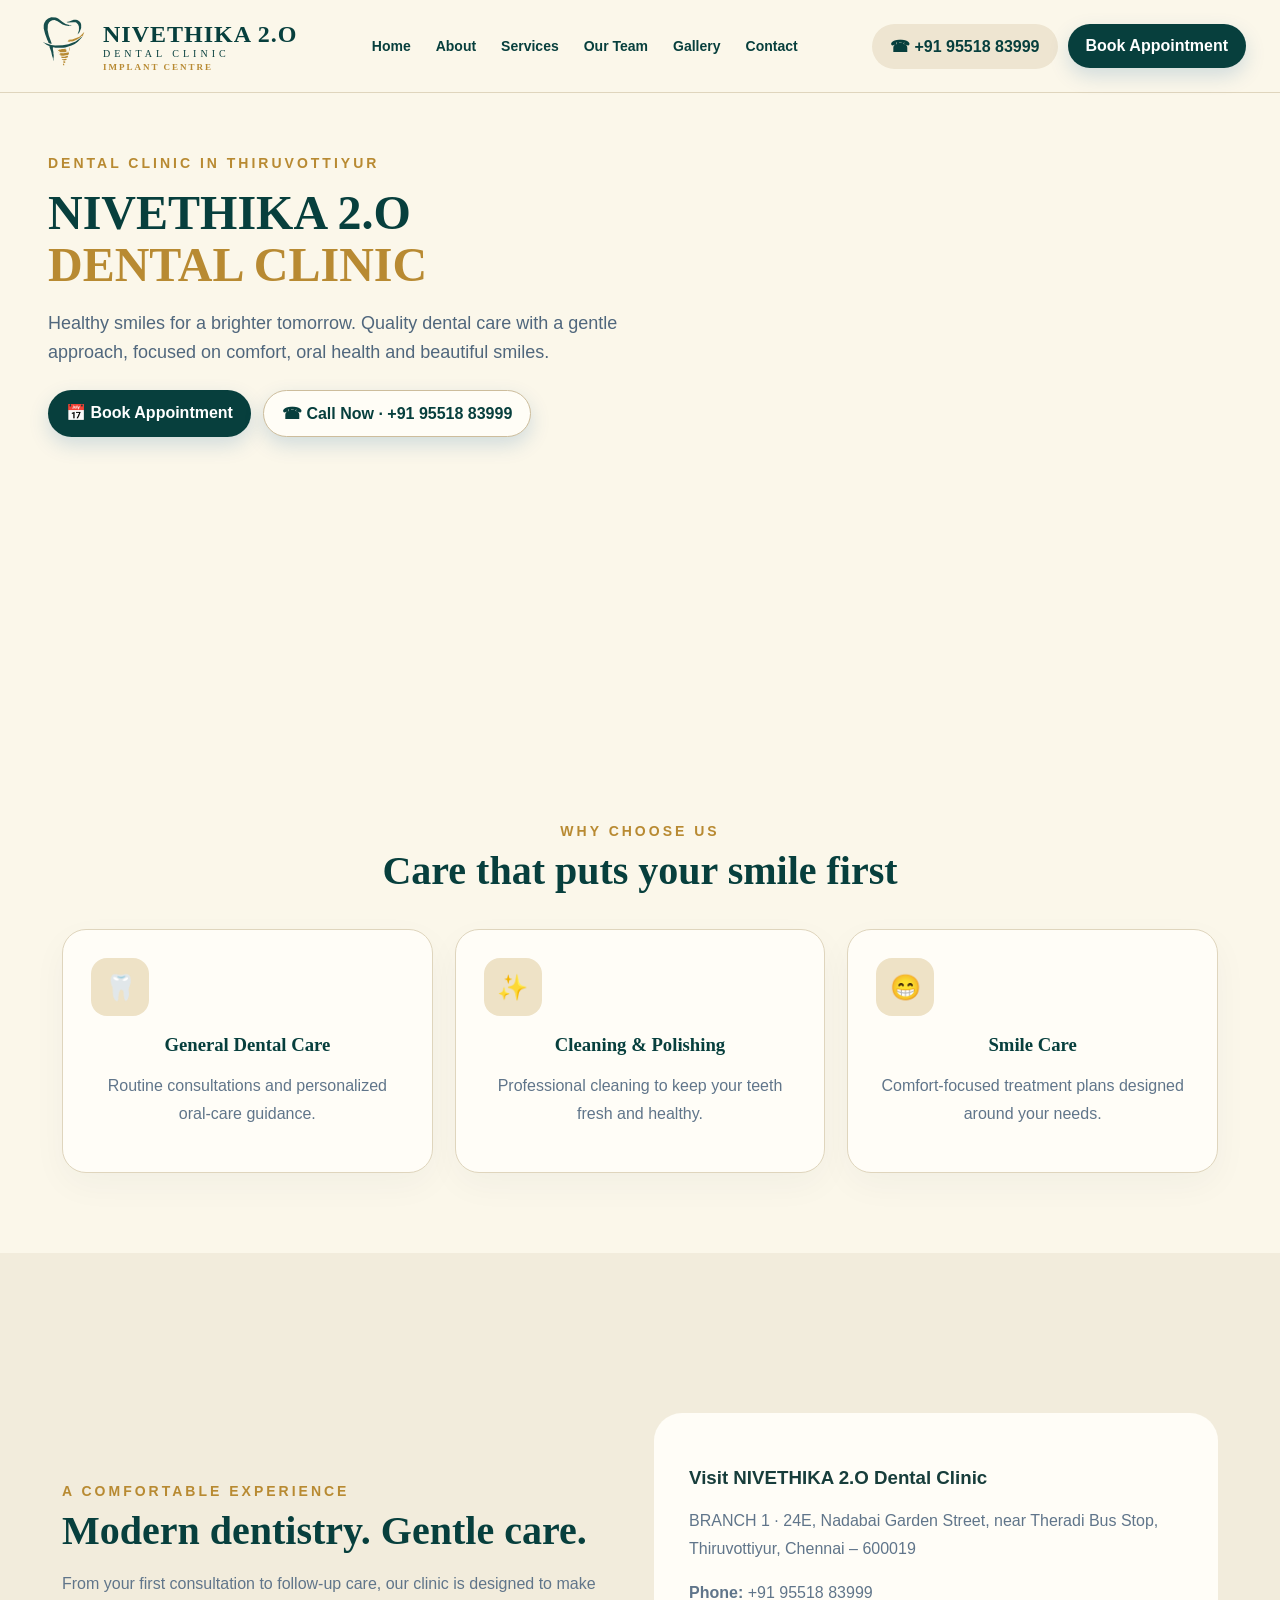
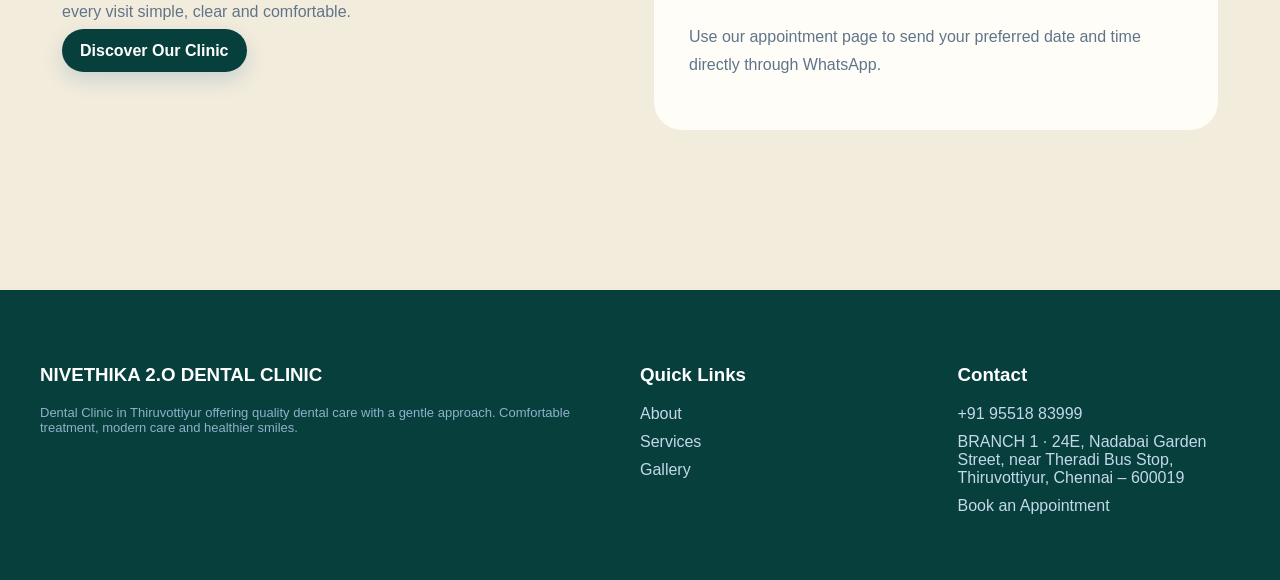
==== index.html @ 5db6e59e "Add Branch 1 NIVETHIKA 2.O clinic name and address" ====
<!doctype html><html><head><meta charset="utf-8"><meta name="viewport" content="width=device-width,initial-scale=1"><title>Dental Clinic in Thiruvottiyur – Nivethika Dental Clinic | NIVETHIKA 2.O</title><link rel="stylesheet" href="/styles.css"></head><body><div id="header"></div><main><section class="hero"><div class="heroVisual" aria-label="Nivethika Dental Clinic in Thiruvottiyur"><div class="heroVisualImg heroVisualImgOne"></div><div class="heroVisualImg heroVisualImgTwo"></div></div><div class="inner"><div class="eyebrow">DENTAL CLINIC IN THIRUVOTTIYUR</div><h1>NIVETHIKA 2.O<br><span>DENTAL CLINIC</span></h1><p class="lead">Healthy smiles for a brighter tomorrow. Quality dental care with a gentle approach, focused on comfort, oral health and beautiful smiles.</p><div class="ctas"><a class="btn" href="/appointment/">📅 Book Appointment</a><a class="btn outline" href="tel:+919551883999">☎ Call Now · +91 95518 83999</a></div></div></section><section class="section center"><div class="eyebrow">WHY CHOOSE US</div><h2>Care that puts your smile first</h2><div class="cards"><div class="card"><div class="icon">🦷</div><h3>General Dental Care</h3><p>Routine consultations and personalized oral-care guidance.</p></div><div class="card"><div class="icon">✨</div><h3>Cleaning & Polishing</h3><p>Professional cleaning to keep your teeth fresh and healthy.</p></div><div class="card"><div class="icon">😁</div><h3>Smile Care</h3><p>Comfort-focused treatment plans designed around your needs.</p></div></div></section><section class="section alt"><div class="section"><div class="grid2"><div><div class="eyebrow">A COMFORTABLE EXPERIENCE</div><h2>Modern dentistry. Gentle care.</h2><p>From your first consultation to follow-up care, our clinic is designed to make every visit simple, clear and comfortable.</p><a class="btn" href="/about/">Discover Our Clinic</a></div><div class="feature"><h3>Visit NIVETHIKA 2.O Dental Clinic</h3><p>BRANCH 1 · 24E, Nadabai Garden Street, near Theradi Bus Stop, Thiruvottiyur, Chennai – 600019</p><p><strong>Phone:</strong> +91 95518 83999</p><p>Use our appointment page to send your preferred date and time directly through WhatsApp.</p></div></div></div></section></main><div id="footer"></div><script>Promise.all([fetch('/header.html').then(r=>r.text()),fetch('/footer.html').then(r=>r.text())]).then(([h,f])=>{header.innerHTML=h;footer.innerHTML=f})</script></body></html>
---- styles.css ----
:root{--blue:#07579b;--navy:#0b3157;--sky:#eaf6ff;--text:#17324d;--muted:#60758a;--white:#fff;--line:#dceaf5}*{box-sizing:border-box}html{scroll-behavior:smooth}body{margin:0;font-family:Inter,Arial,sans-serif;color:var(--text);background:#fff}a{text-decoration:none;color:inherit}.nav{position:sticky;top:0;z-index:20;background:rgba(255,255,255,.97);backdrop-filter:blur(12px);border-bottom:1px solid var(--line)}.navin{max-width:1350px;margin:auto;padding:14px 36px;display:flex;align-items:center;justify-content:space-between;gap:20px}.logo{font-weight:900;color:var(--navy);font-size:22px;letter-spacing:-.7px}.logo small{display:block;font-size:10px;letter-spacing:4px;color:#6d8295;font-weight:600;margin-top:2px}.links{display:flex;gap:25px;font-size:14px;font-weight:700;color:#31475d}.links a:hover,.links .active{color:var(--blue)}.actions{display:flex;gap:10px;align-items:center}.pill,.btn{border:0;border-radius:999px;padding:13px 18px;font-weight:800;cursor:pointer}.pill{background:#eaf5ff;color:var(--blue)}.btn{background:var(--blue);color:#fff;box-shadow:0 8px 20px #07579b2b}.hero{min-height:610px;overflow:hidden;background:#f7fcff url('https://images.pexels.com/photos/4269489/pexels-photo-4269489.jpeg?auto=compress&cs=tinysrgb&w=2000') right center/auto 100% no-repeat;position:relative}.hero:before{content:"";position:absolute;inset:0;background:linear-gradient(90deg,#f7fcff 0%,#f7fcfff5 30%,#f7fcffcc 43%,#f7fcff55 58%,transparent 74%);pointer-events:none}.hero .inner{position:relative;z-index:1;max-width:1350px;margin:auto;padding:78px 42px 55px}.eyebrow{font-size:14px;letter-spacing:3px;font-weight:800;color:var(--blue)}h1{font-size:58px;line-height:.98;max-width:650px;margin:16px 0;color:#102d4a}h1 span{color:#0877c9}.lead{font-size:18px;line-height:1.65;max-width:600px;color:#50677d}.ctas{display:flex;gap:12px;flex-wrap:wrap;margin-top:22px}.outline{background:#fff;color:var(--blue);border:1px solid #b9d8ee}.section{max-width:1200px;margin:auto;padding:80px 22px}.section.alt{max-width:none;background:#f5fbff}.section h2{font-size:40px;margin:8px 0 14px;color:var(--navy)}.section p{color:var(--muted);line-height:1.75}.center{text-align:center}.cards{display:grid;grid-template-columns:repeat(3,1fr);gap:22px;margin-top:35px}.card{padding:28px;border:1px solid var(--line);border-radius:24px;background:#fff;box-shadow:0 12px 35px #17324d0a}.icon{width:58px;height:58px;border-radius:16px;background:var(--sky);display:grid;place-items:center;font-size:25px}.card h3{margin:18px 0 8px;color:var(--navy)}.pageHero{background:linear-gradient(135deg,#eff9ff,#fff);padding:75px 22px;text-align:center;border-bottom:1px solid var(--line)}.pageHero h1{font-size:52px;margin:8px auto 15px}.grid2{display:grid;grid-template-columns:1fr 1fr;gap:28px;align-items:center}.feature{background:#f5fbff;border-radius:28px;padding:35px}.feature ul{padding-left:20px;color:var(--muted);line-height:2}.gallery{display:grid;grid-template-columns:repeat(3,1fr);gap:18px}.galleryImg{display:block;width:100%;aspect-ratio:4/3;border-radius:20px;object-fit:cover;object-position:center;box-shadow:0 12px 30px #17324d18;transition:transform .3s ease,box-shadow .3s ease}.galleryImg:hover{transform:translateY(-4px);box-shadow:0 18px 36px #17324d25}.teamvisual{width:100%;min-height:520px;border-radius:28px;background:url('https://images.unsplash.com/photo-1606811971618-4486d14f3f99?auto=format&fit=crop&w=1200&q=85') center/cover}.form{display:grid;gap:14px}.form input,.form textarea,.form select{width:100%;padding:15px 16px;border:1px solid #cfe0ec;border-radius:14px;font:inherit}.form textarea{min-height:130px}.footer{background:#092c4e;color:#dcecff;padding:55px 22px}.footerin{max-width:1200px;margin:auto;display:grid;grid-template-columns:2fr 1fr 1fr;gap:35px}.footer h3{color:#fff}.footer a{display:block;margin:10px 0;color:#c4d8eb}.small{font-size:13px;color:#8fb0ca}.mobile{display:none}@media(max-width:850px){.links,.actions .pill{display:none}.mobile{display:block}.hero{min-height:650px;background:#f7fcff url('https://images.pexels.com/photos/4269489/pexels-photo-4269489.jpeg?auto=compress&cs=tinysrgb&w=2000') center bottom/auto 62% no-repeat}.hero:before{background:linear-gradient(180deg,#f7fcfff7 0%,#f7fcffdf 48%,#ffffff22 100%)}.hero .inner{padding:50px 24px 45px}h1{font-size:40px}.lead{font-size:17px}.cards,.grid2,.gallery,.footerin{grid-template-columns:1fr}.section{padding:55px 20px}.pageHero h1{font-size:40px}.logo{font-size:19px}}@import url('https://fonts.googleapis.com/css2?family=Cinzel:wght@500;600;700;800&family=Montserrat:wght@400;500;600;700;800&display=swap');
body{font-family:Montserrat,Arial,sans-serif;background:#fbf7ea;color:#173d3b}
.nav{background:#fbf7ea;border-bottom:1px solid #dfd5bd}
.navin{max-width:1400px;padding:12px 34px}
.brand{display:flex;align-items:center;gap:10px;color:#073f3d}
.brandIcon{font-size:42px;color:#b88a32;line-height:1}
.brandText strong{display:block;font-family:Cinzel,serif;font-size:24px;letter-spacing:1px}
.brandText em{font-style:normal;color:#b88a32}.brandText small{display:block;font-family:Cinzel,serif;font-size:10px;letter-spacing:4px}.brandText b{display:block;color:#b88a32;font-family:Cinzel,serif;font-size:9px;letter-spacing:2px;margin-top:3px}
.links{color:#073f3d}.links a:hover,.links .active{color:#b88a32}.pill{background:#eee5d1;color:#073f3d}.btn{background:#073f3d}
.hero{min-height:650px;background:linear-gradient(90deg,#fbf7eaf7 0%,#fbf7eae8 43%,#fbf7ea8c 62%,#ffffff00 82%),url('https://images.pexels.com/photos/4269489/pexels-photo-4269489.jpeg?auto=compress&cs=tinysrgb&w=2000') right center/auto 100% no-repeat}
.hero .inner{max-width:1400px;padding:62px 48px 55px}.eyebrow{color:#b88a32}
h1{font-family:Cinzel,serif;font-size:48px;line-height:1.08;max-width:760px;color:#073f3d}h1 span{color:#b88a32}
.heroTag{font-family:Cinzel,serif;color:#073f3d;font-size:18px;font-weight:600}.doctor{font-family:Cinzel,serif;font-size:34px;font-weight:800;letter-spacing:2px;color:#073f3d;margin:0}.role{font-size:15px;font-weight:700;color:#354d4b}.role i{color:#b88a32;font-style:normal;margin:0 8px}
.heroInfo{display:grid;grid-template-columns:1fr 1fr 1fr;max-width:950px;border:1px solid #cdbd9c;background:#fffdf6;border-radius:8px;overflow:hidden}.heroInfo>div{padding:12px 18px;border-right:1px solid #d8cdb5}.heroInfo>div:last-child{border-right:0}.heroInfo strong,.heroBottom strong{display:inline-block;background:#073f3d;color:#fff;padding:4px 11px;border-radius:4px;font-size:11px;letter-spacing:1px}.heroInfo p{font-size:13px;line-height:1.5;font-weight:600;margin:7px 0 0}.heroInfo .phone p{font-size:22px;color:#073f3d;font-weight:900;letter-spacing:1px}
.heroBottom{display:grid;grid-template-columns:1fr .8fr 1.7fr;max-width:1050px;background:#073f3d;color:#fff;border-radius:0 0 8px 8px}.heroBottom>div{padding:14px 18px;border-right:1px solid #b89a5b}.heroBottom>div:last-child{border-right:0}.heroBottom strong{background:transparent;color:#e3c36d;padding:0}.heroBottom p{font-size:12px;line-height:1.55;margin:6px 0;font-weight:600}
.section h2{font-family:Cinzel,serif;color:#073f3d}.card{border-color:#dfd5bd;background:#fffdf7}.icon{background:#eee2c6;color:#b88a32}.card h3{font-family:Cinzel,serif;color:#073f3d}.outline{background:#fffdf6;color:#073f3d;border-color:#cdbd9c}.section.alt{background:#f2ecdc}.feature{background:#fffdf7;border-color:#dfd5bd}.footer{background:#073f3d}
@media(max-width:850px){.hero{min-height:820px;background:linear-gradient(180deg,#fbf7eaf7 0%,#fbf7eae8 47%,#fbf7ea55 70%,#ffffff00 100%),url('https://images.pexels.com/photos/4269489/pexels-photo-4269489.jpeg?auto=compress&cs=tinysrgb&w=2000') center bottom/auto 48% no-repeat}.heroInfo,.heroBottom{grid-template-columns:1fr}.heroInfo>div,.heroBottom>div{border-right:0;border-bottom:1px solid #d8cdb5}.heroBottom>div:last-child{border-bottom:0}.doctor{font-size:25px}.brandText strong{font-size:18px}.brandIcon{font-size:32px}}
/* HOME HERO — two dental treatment images side by side */
.hero{background:#fbf7ea;position:relative}
.hero:before{content:"";position:absolute;inset:0;background:linear-gradient(90deg,#fbf7eaff 0%,#fbf7eaf5 34%,#fbf7eab8 49%,#fbf7ea33 66%,transparent 82%);pointer-events:none;z-index:1}
.heroVisual{position:absolute;right:0;top:0;width:52%;height:100%;display:grid;grid-template-columns:1fr 1fr;gap:10px;z-index:0}
.heroVisualImg{background-position:center;background-size:cover;background-repeat:no-repeat;min-width:0}
.heroVisualImgOne{background-image:url('https://images.pexels.com/photos/4269489/pexels-photo-4269489.jpeg?auto=compress&cs=tinysrgb&w=1400')}
.heroVisualImgTwo{background-image:url('https://images.pexels.com/photos/4269943/pexels-photo-4269943.jpeg?auto=compress&cs=tinysrgb&w=1400')}
.hero .inner{z-index:2}
@media(max-width:850px){.hero{min-height:900px}.hero:before{background:linear-gradient(180deg,#fbf7eaff 0%,#fbf7eae8 47%,#fbf7ea55 66%,transparent 100%)}.heroVisual{top:auto;bottom:0;width:100%;height:46%;grid-template-columns:1fr 1fr;gap:6px}.heroVisualImgOne,.heroVisualImgTwo{background-position:center}.hero .inner{padding-bottom:430px}}

/* Logo image */
.brandLogo{width:58px;height:68px;object-fit:contain;display:block;flex:0 0 auto}
.brand{display:flex;align-items:center;gap:11px;color:#073f3d}
.brandText{display:block}
@media(max-width:850px){.brandLogo{width:44px;height:54px}.brand{gap:8px}.brandText strong{font-size:18px}.brandText small{font-size:8px;letter-spacing:3px}.brandText b{font-size:7px}}

/* LOCATION MAPS */
.clinicLocations{display:grid;grid-template-columns:1fr 1fr;gap:24px}.locationCard{padding:24px;border:1px solid #dfd5bd;border-radius:24px;background:#fffdf7;box-shadow:0 12px 35px #17324d0a}.locationHead{display:flex;align-items:center;justify-content:space-between;gap:16px}.locationHead h2{font-size:25px;margin:6px 0 8px}.locationCard>p{margin:0 0 18px;font-size:14px}.mapFrame{display:block;width:100%;height:330px;border:0;border-radius:18px}.contactBottom{display:grid;grid-template-columns:1fr 1fr;gap:24px;margin-top:24px}.contactBottom .card{margin:0}
@media(max-width:850px){.clinicLocations,.contactBottom{grid-template-columns:1fr}.locationHead{align-items:flex-start;flex-direction:column}.mapFrame{height:300px}}
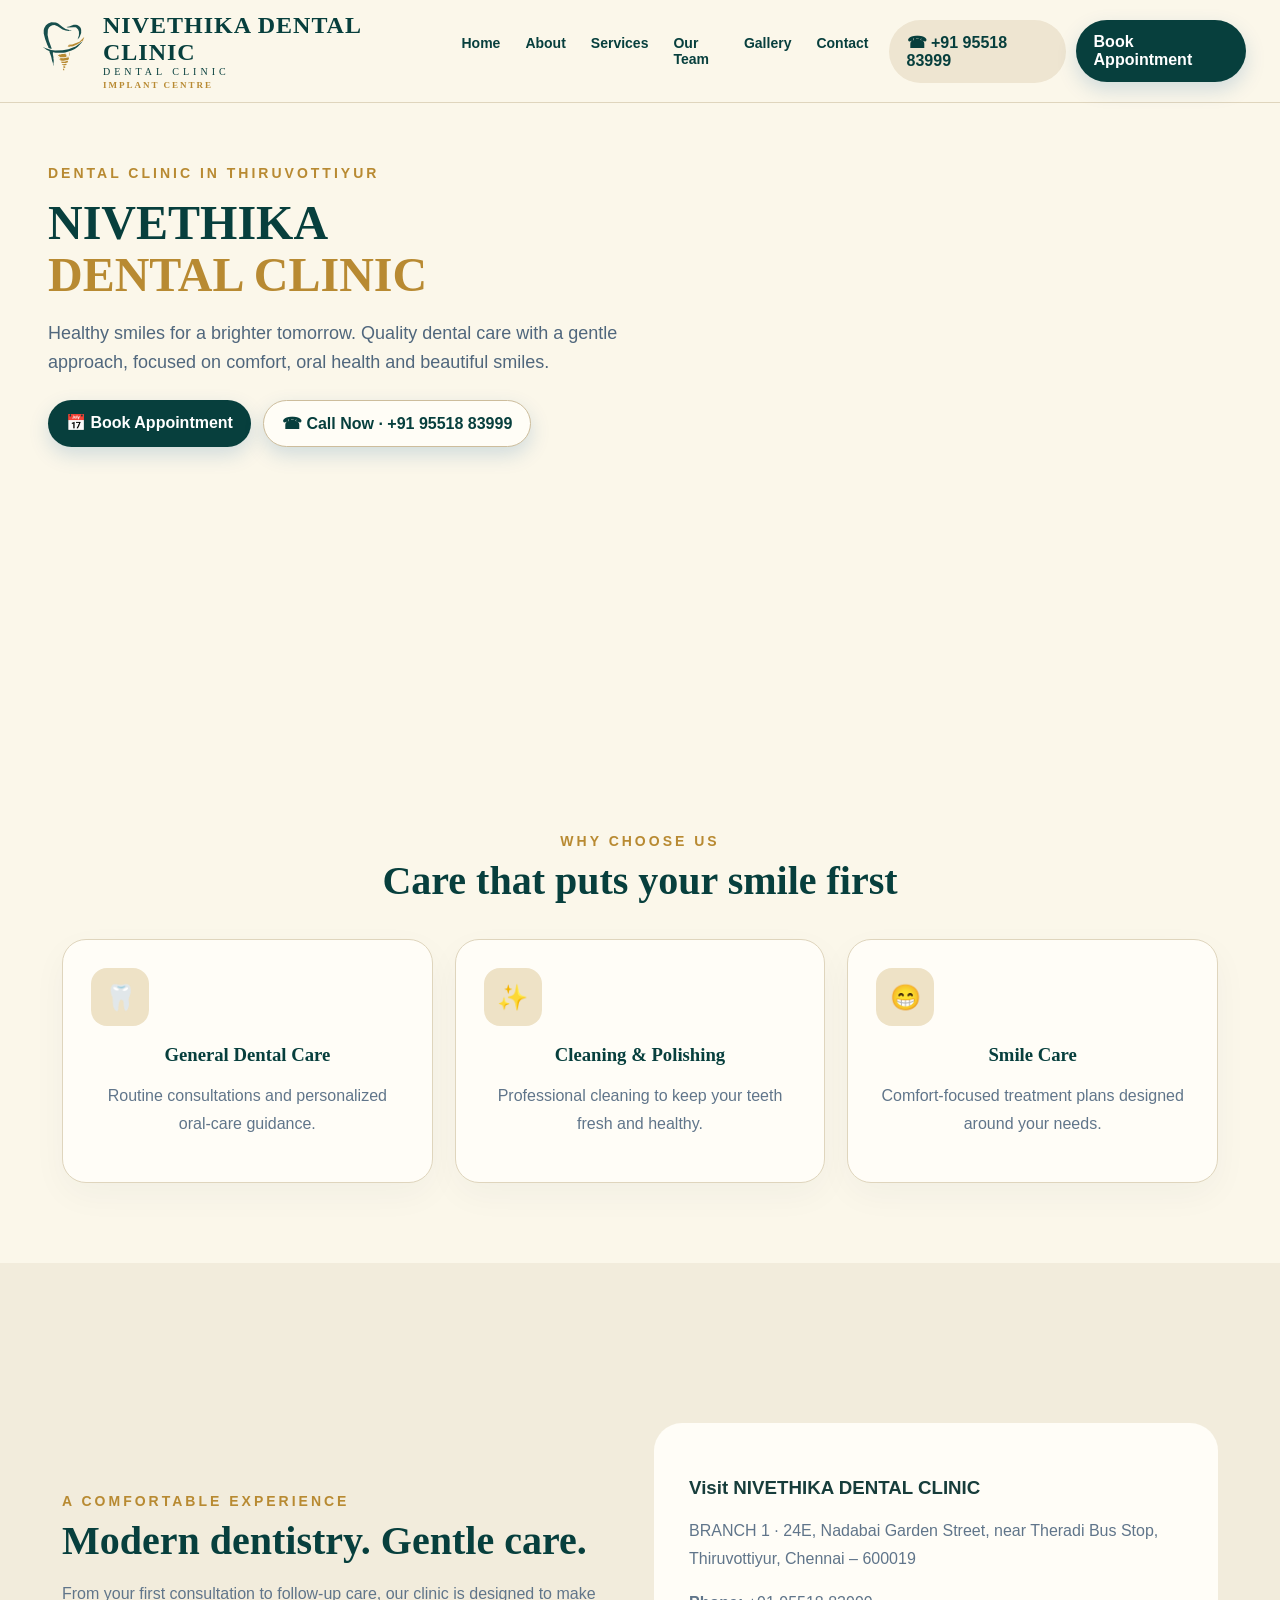
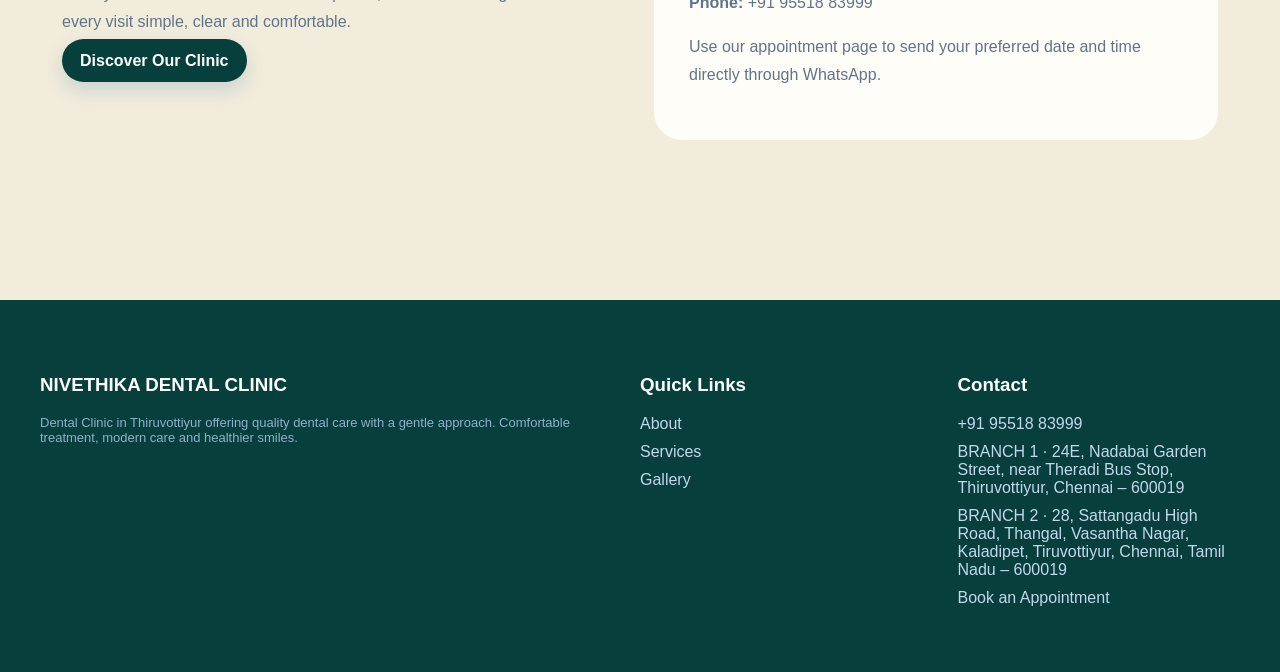
==== commit 15f2766c: "Remove 2.0 branding and use Nivethika Dental Clinic name" ====
--- a/index.html
+++ b/index.html
@@ -1 +1 @@
-<!doctype html><html><head><meta charset="utf-8"><meta name="viewport" content="width=device-width,initial-scale=1"><title>Dental Clinic in Thiruvottiyur – Nivethika Dental Clinic | NIVETHIKA 2.O</title><link rel="stylesheet" href="/styles.css"></head><body><div id="header"></div><main><section class="hero"><div class="heroVisual" aria-label="Nivethika Dental Clinic in Thiruvottiyur"><div class="heroVisualImg heroVisualImgOne"></div><div class="heroVisualImg heroVisualImgTwo"></div></div><div class="inner"><div class="eyebrow">DENTAL CLINIC IN THIRUVOTTIYUR</div><h1>NIVETHIKA 2.O<br><span>DENTAL CLINIC</span></h1><p class="lead">Healthy smiles for a brighter tomorrow. Quality dental care with a gentle approach, focused on comfort, oral health and beautiful smiles.</p><div class="ctas"><a class="btn" href="/appointment/">📅 Book Appointment</a><a class="btn outline" href="tel:+919551883999">☎ Call Now · +91 95518 83999</a></div></div></section><section class="section center"><div class="eyebrow">WHY CHOOSE US</div><h2>Care that puts your smile first</h2><div class="cards"><div class="card"><div class="icon">🦷</div><h3>General Dental Care</h3><p>Routine consultations and personalized oral-care guidance.</p></div><div class="card"><div class="icon">✨</div><h3>Cleaning & Polishing</h3><p>Professional cleaning to keep your teeth fresh and healthy.</p></div><div class="card"><div class="icon">😁</div><h3>Smile Care</h3><p>Comfort-focused treatment plans designed around your needs.</p></div></div></section><section class="section alt"><div class="section"><div class="grid2"><div><div class="eyebrow">A COMFORTABLE EXPERIENCE</div><h2>Modern dentistry. Gentle care.</h2><p>From your first consultation to follow-up care, our clinic is designed to make every visit simple, clear and comfortable.</p><a class="btn" href="/about/">Discover Our Clinic</a></div><div class="feature"><h3>Visit NIVETHIKA 2.O Dental Clinic</h3><p>BRANCH 1 · 24E, Nadabai Garden Street, near Theradi Bus Stop, Thiruvottiyur, Chennai – 600019</p><p><strong>Phone:</strong> +91 95518 83999</p><p>Use our appointment page to send your preferred date and time directly through WhatsApp.</p></div></div></div></section></main><div id="footer"></div><script>Promise.all([fetch('/header.html').then(r=>r.text()),fetch('/footer.html').then(r=>r.text())]).then(([h,f])=>{header.innerHTML=h;footer.innerHTML=f})</script></body></html>+<!doctype html><html><head><meta charset="utf-8"><meta name="viewport" content="width=device-width,initial-scale=1"><title>Dental Clinic in Thiruvottiyur – Nivethika Dental Clinic</title><link rel="stylesheet" href="/styles.css"></head><body><div id="header"></div><main><section class="hero"><div class="heroVisual" aria-label="Nivethika Dental Clinic in Thiruvottiyur"><div class="heroVisualImg heroVisualImgOne"></div><div class="heroVisualImg heroVisualImgTwo"></div></div><div class="inner"><div class="eyebrow">DENTAL CLINIC IN THIRUVOTTIYUR</div><h1>NIVETHIKA<br><span>DENTAL CLINIC</span></h1><p class="lead">Healthy smiles for a brighter tomorrow. Quality dental care with a gentle approach, focused on comfort, oral health and beautiful smiles.</p><div class="ctas"><a class="btn" href="/appointment/">📅 Book Appointment</a><a class="btn outline" href="tel:+919551883999">☎ Call Now · +91 95518 83999</a></div></div></section><section class="section center"><div class="eyebrow">WHY CHOOSE US</div><h2>Care that puts your smile first</h2><div class="cards"><div class="card"><div class="icon">🦷</div><h3>General Dental Care</h3><p>Routine consultations and personalized oral-care guidance.</p></div><div class="card"><div class="icon">✨</div><h3>Cleaning & Polishing</h3><p>Professional cleaning to keep your teeth fresh and healthy.</p></div><div class="card"><div class="icon">😁</div><h3>Smile Care</h3><p>Comfort-focused treatment plans designed around your needs.</p></div></div></section><section class="section alt"><div class="section"><div class="grid2"><div><div class="eyebrow">A COMFORTABLE EXPERIENCE</div><h2>Modern dentistry. Gentle care.</h2><p>From your first consultation to follow-up care, our clinic is designed to make every visit simple, clear and comfortable.</p><a class="btn" href="/about/">Discover Our Clinic</a></div><div class="feature"><h3>Visit NIVETHIKA DENTAL CLINIC</h3><p>BRANCH 1 · 24E, Nadabai Garden Street, near Theradi Bus Stop, Thiruvottiyur, Chennai – 600019</p><p><strong>Phone:</strong> +91 95518 83999</p><p>Use our appointment page to send your preferred date and time directly through WhatsApp.</p></div></div></div></section></main><div id="footer"></div><script>Promise.all([fetch('/header.html').then(r=>r.text()),fetch('/footer.html').then(r=>r.text())]).then(([h,f])=>{header.innerHTML=h;footer.innerHTML=f})</script></body></html>
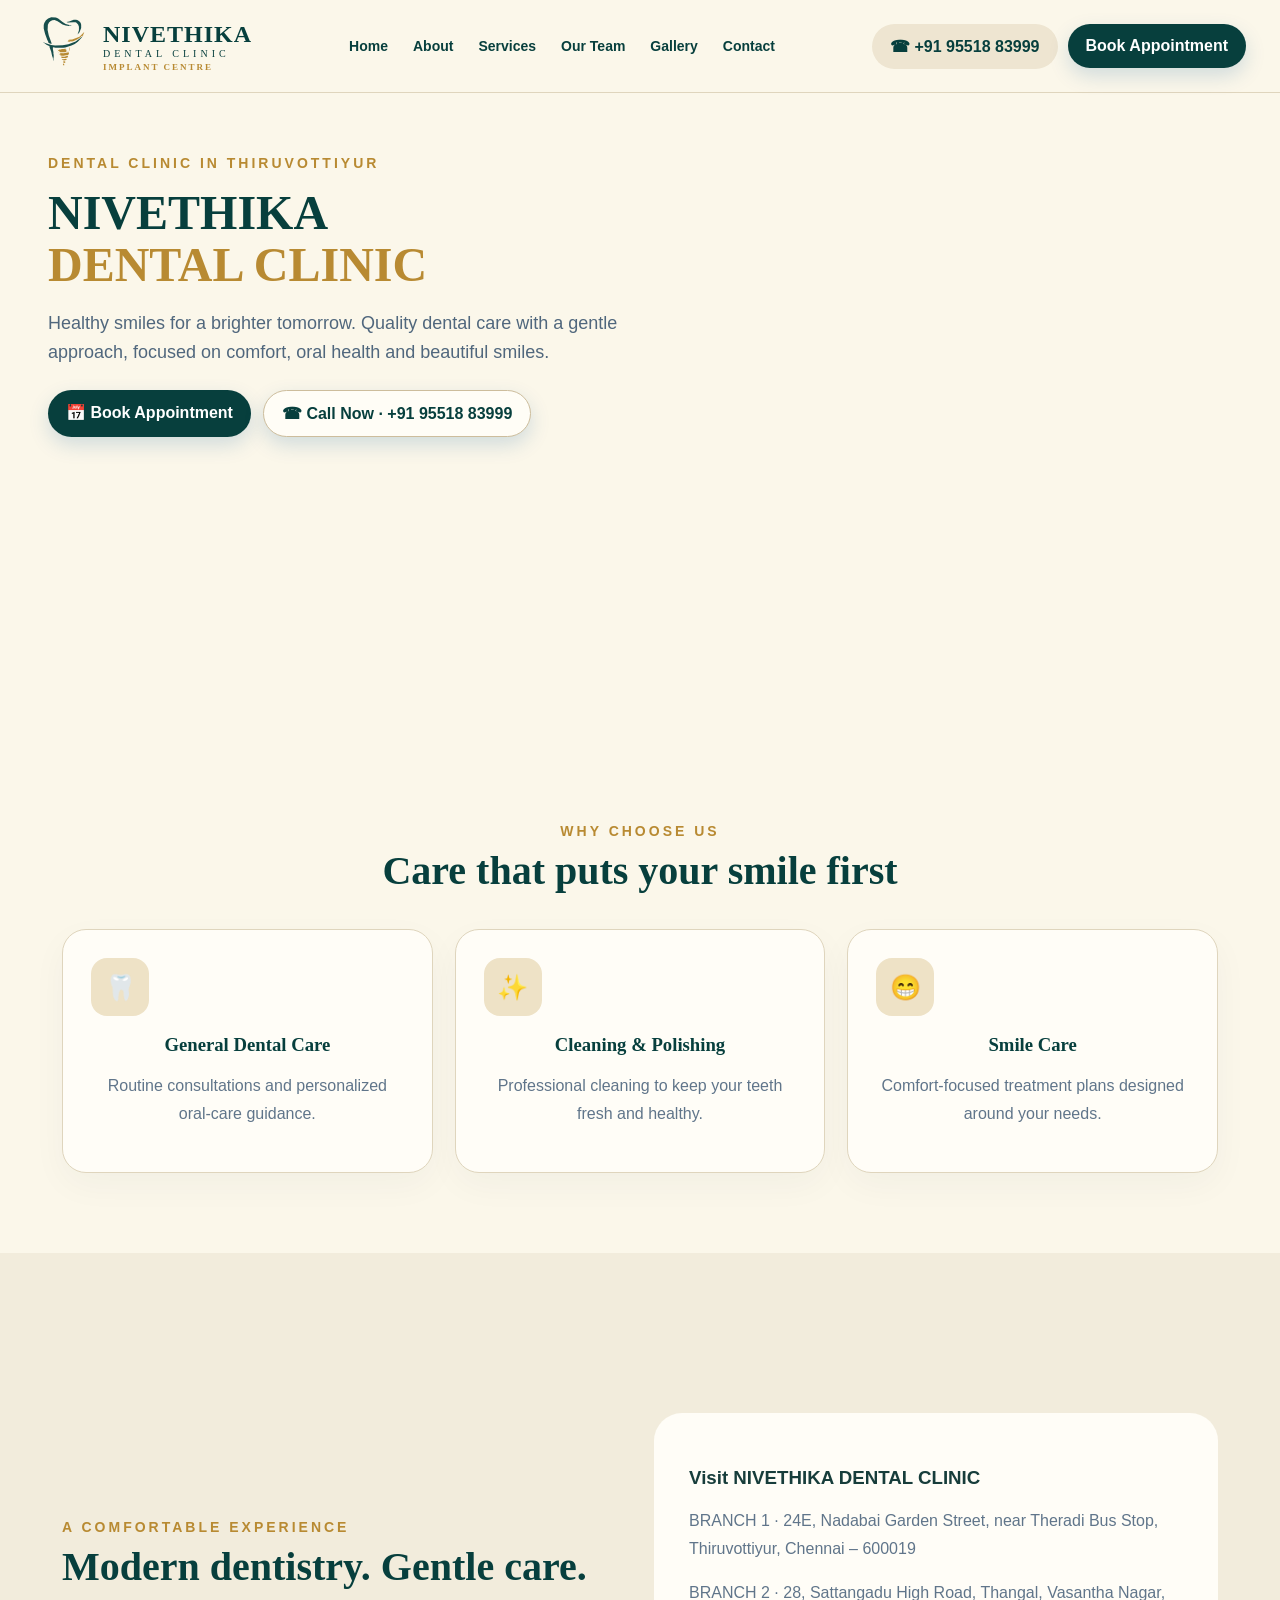
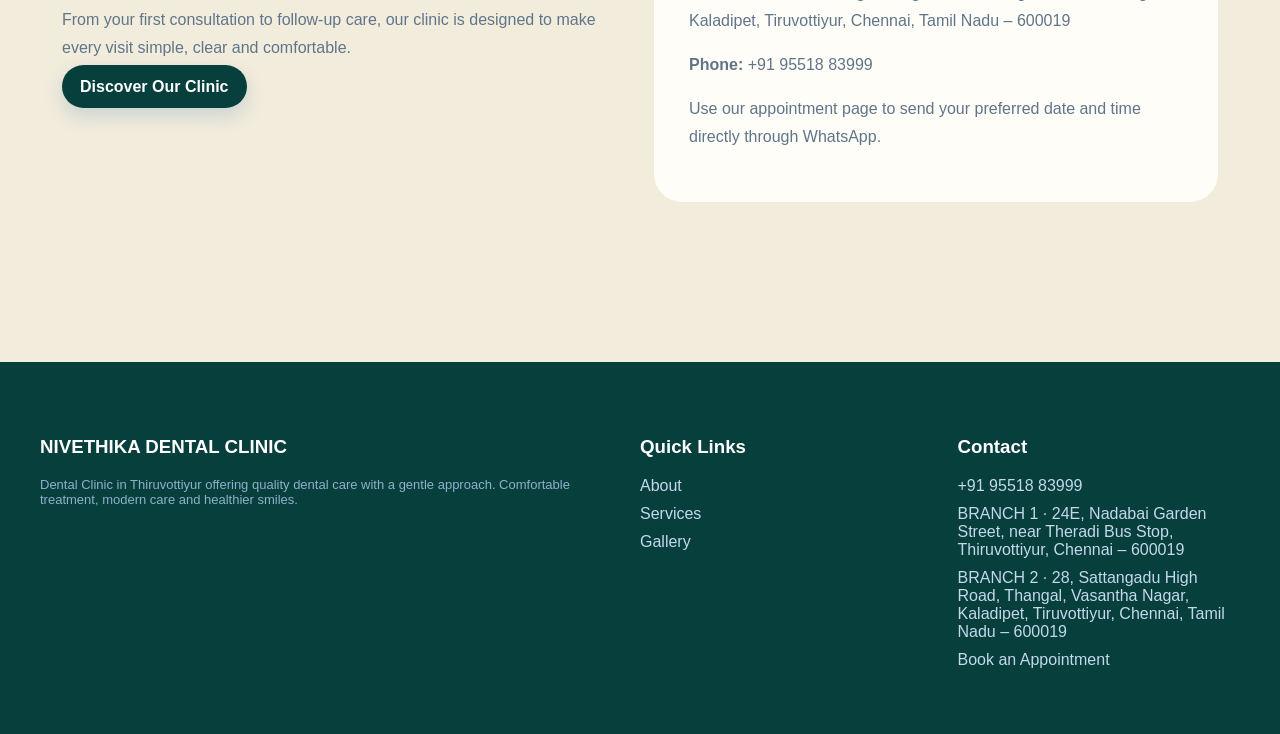
==== commit 0e45ea83: "Add Branch 2 address to homepage visit card" ====
--- a/index.html
+++ b/index.html
@@ -1 +1 @@
-<!doctype html><html><head><meta charset="utf-8"><meta name="viewport" content="width=device-width,initial-scale=1"><title>Dental Clinic in Thiruvottiyur – Nivethika Dental Clinic</title><link rel="stylesheet" href="/styles.css"></head><body><div id="header"></div><main><section class="hero"><div class="heroVisual" aria-label="Nivethika Dental Clinic in Thiruvottiyur"><div class="heroVisualImg heroVisualImgOne"></div><div class="heroVisualImg heroVisualImgTwo"></div></div><div class="inner"><div class="eyebrow">DENTAL CLINIC IN THIRUVOTTIYUR</div><h1>NIVETHIKA<br><span>DENTAL CLINIC</span></h1><p class="lead">Healthy smiles for a brighter tomorrow. Quality dental care with a gentle approach, focused on comfort, oral health and beautiful smiles.</p><div class="ctas"><a class="btn" href="/appointment/">📅 Book Appointment</a><a class="btn outline" href="tel:+919551883999">☎ Call Now · +91 95518 83999</a></div></div></section><section class="section center"><div class="eyebrow">WHY CHOOSE US</div><h2>Care that puts your smile first</h2><div class="cards"><div class="card"><div class="icon">🦷</div><h3>General Dental Care</h3><p>Routine consultations and personalized oral-care guidance.</p></div><div class="card"><div class="icon">✨</div><h3>Cleaning & Polishing</h3><p>Professional cleaning to keep your teeth fresh and healthy.</p></div><div class="card"><div class="icon">😁</div><h3>Smile Care</h3><p>Comfort-focused treatment plans designed around your needs.</p></div></div></section><section class="section alt"><div class="section"><div class="grid2"><div><div class="eyebrow">A COMFORTABLE EXPERIENCE</div><h2>Modern dentistry. Gentle care.</h2><p>From your first consultation to follow-up care, our clinic is designed to make every visit simple, clear and comfortable.</p><a class="btn" href="/about/">Discover Our Clinic</a></div><div class="feature"><h3>Visit NIVETHIKA DENTAL CLINIC</h3><p>BRANCH 1 · 24E, Nadabai Garden Street, near Theradi Bus Stop, Thiruvottiyur, Chennai – 600019</p><p><strong>Phone:</strong> +91 95518 83999</p><p>Use our appointment page to send your preferred date and time directly through WhatsApp.</p></div></div></div></section></main><div id="footer"></div><script>Promise.all([fetch('/header.html').then(r=>r.text()),fetch('/footer.html').then(r=>r.text())]).then(([h,f])=>{header.innerHTML=h;footer.innerHTML=f})</script></body></html>+<!doctype html><html><head><meta charset="utf-8"><meta name="viewport" content="width=device-width,initial-scale=1"><title>Dental Clinic in Thiruvottiyur – Nivethika Dental Clinic</title><link rel="stylesheet" href="/styles.css"></head><body><div id="header"></div><main><section class="hero"><div class="heroVisual" aria-label="Nivethika Dental Clinic in Thiruvottiyur"><div class="heroVisualImg heroVisualImgOne"></div><div class="heroVisualImg heroVisualImgTwo"></div></div><div class="inner"><div class="eyebrow">DENTAL CLINIC IN THIRUVOTTIYUR</div><h1>NIVETHIKA<br><span>DENTAL CLINIC</span></h1><p class="lead">Healthy smiles for a brighter tomorrow. Quality dental care with a gentle approach, focused on comfort, oral health and beautiful smiles.</p><div class="ctas"><a class="btn" href="/appointment/">📅 Book Appointment</a><a class="btn outline" href="tel:+919551883999">☎ Call Now · +91 95518 83999</a></div></div></section><section class="section center"><div class="eyebrow">WHY CHOOSE US</div><h2>Care that puts your smile first</h2><div class="cards"><div class="card"><div class="icon">🦷</div><h3>General Dental Care</h3><p>Routine consultations and personalized oral-care guidance.</p></div><div class="card"><div class="icon">✨</div><h3>Cleaning & Polishing</h3><p>Professional cleaning to keep your teeth fresh and healthy.</p></div><div class="card"><div class="icon">😁</div><h3>Smile Care</h3><p>Comfort-focused treatment plans designed around your needs.</p></div></div></section><section class="section alt"><div class="section"><div class="grid2"><div><div class="eyebrow">A COMFORTABLE EXPERIENCE</div><h2>Modern dentistry. Gentle care.</h2><p>From your first consultation to follow-up care, our clinic is designed to make every visit simple, clear and comfortable.</p><a class="btn" href="/about/">Discover Our Clinic</a></div><div class="feature"><h3>Visit NIVETHIKA DENTAL CLINIC</h3><p>BRANCH 1 · 24E, Nadabai Garden Street, near Theradi Bus Stop, Thiruvottiyur, Chennai – 600019</p><p>BRANCH 2 · 28, Sattangadu High Road, Thangal, Vasantha Nagar, Kaladipet, Tiruvottiyur, Chennai, Tamil Nadu – 600019</p><p><strong>Phone:</strong> +91 95518 83999</p><p>Use our appointment page to send your preferred date and time directly through WhatsApp.</p></div></div></div></section></main><div id="footer"></div><script>Promise.all([fetch('/header.html').then(r=>r.text()),fetch('/footer.html').then(r=>r.text())]).then(([h,f])=>{header.innerHTML=h;footer.innerHTML=f})</script></body></html>
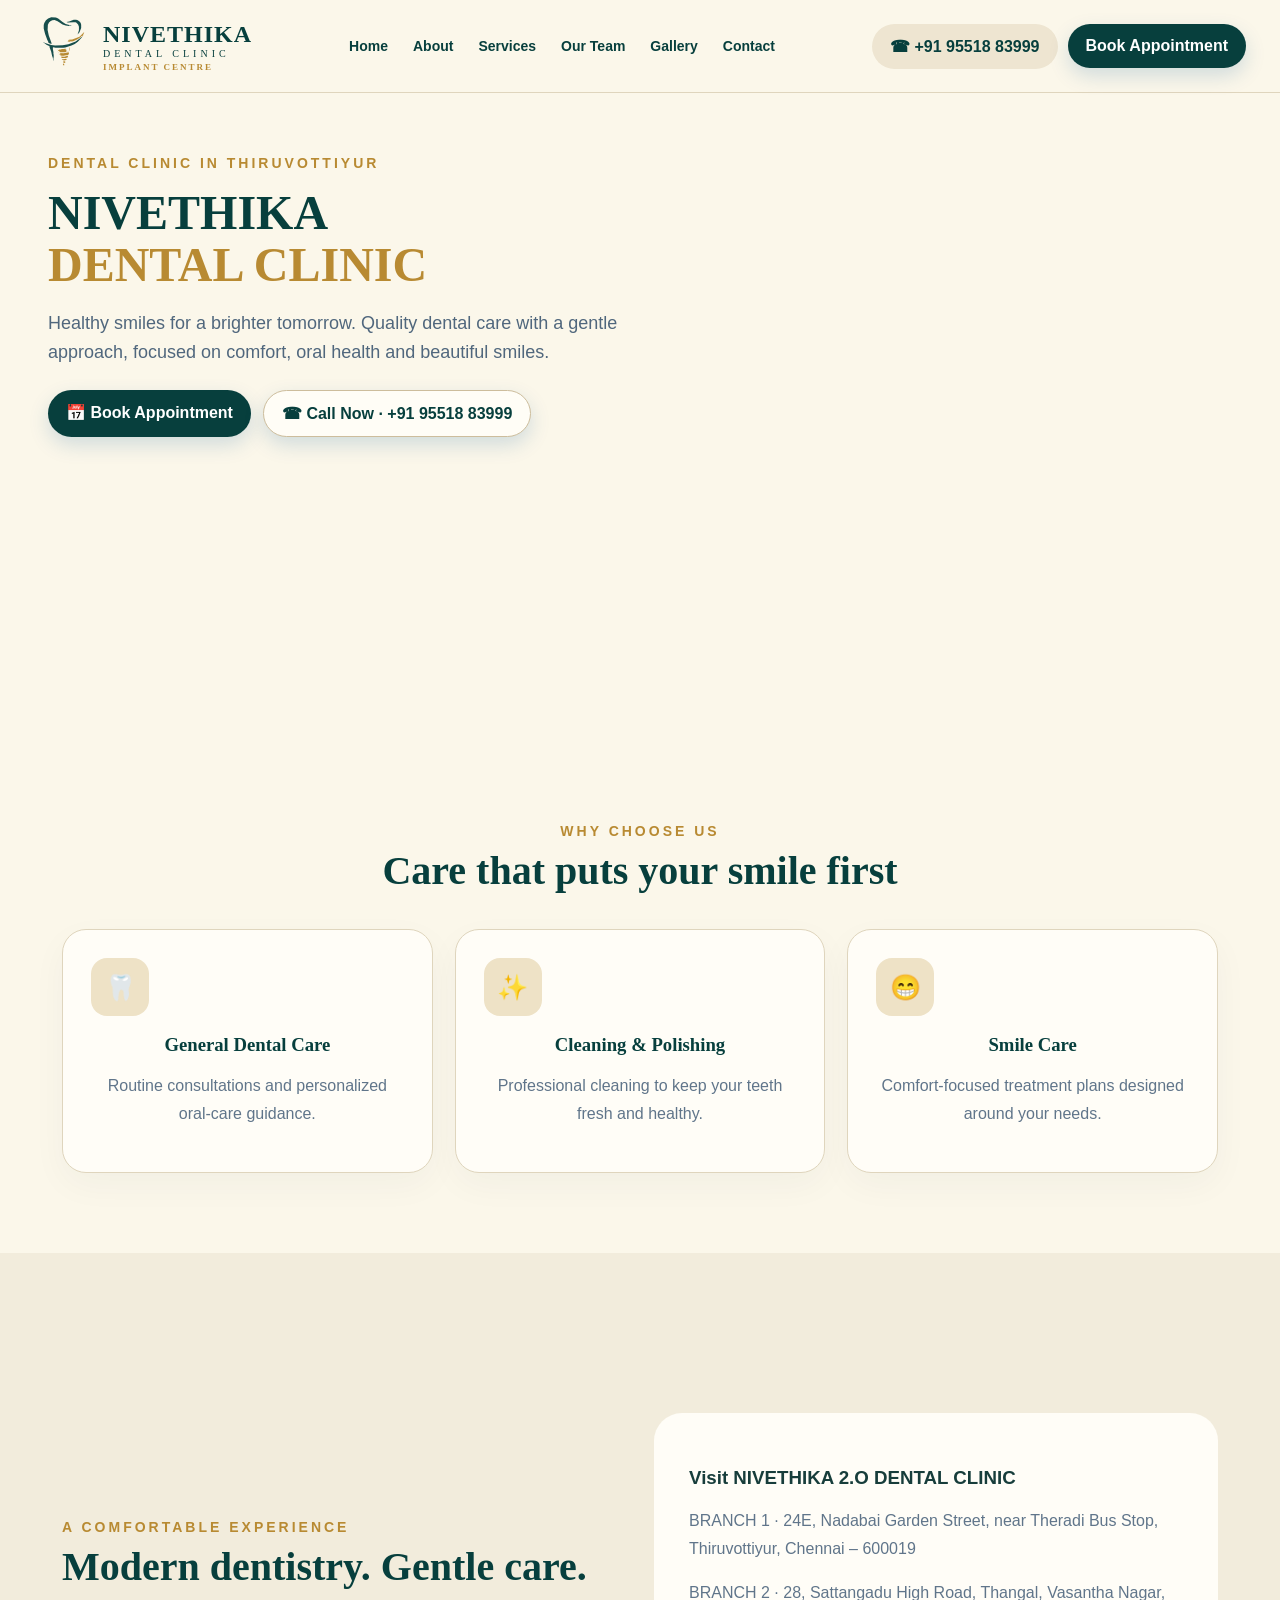
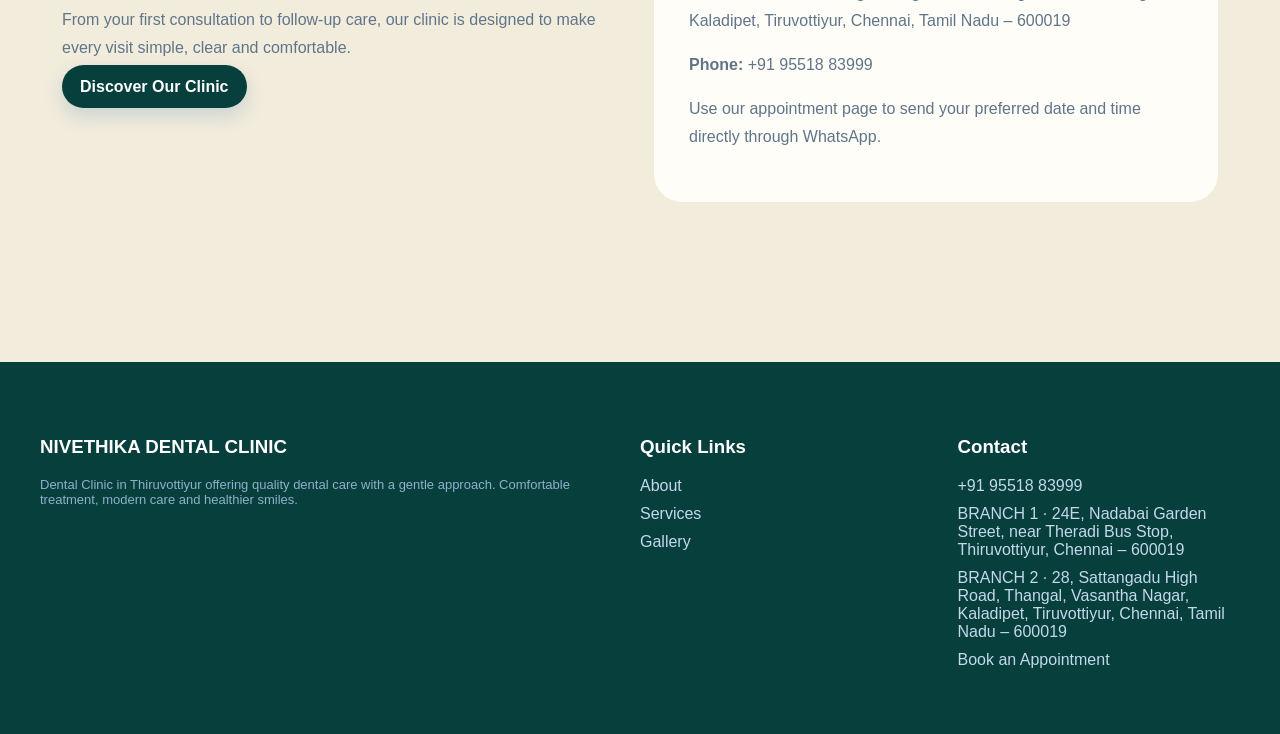
==== commit 863880e2: "Add 2.O to homepage visit clinic name" ====
--- a/index.html
+++ b/index.html
@@ -1 +1 @@
-<!doctype html><html><head><meta charset="utf-8"><meta name="viewport" content="width=device-width,initial-scale=1"><title>Dental Clinic in Thiruvottiyur – Nivethika Dental Clinic</title><link rel="stylesheet" href="/styles.css"></head><body><div id="header"></div><main><section class="hero"><div class="heroVisual" aria-label="Nivethika Dental Clinic in Thiruvottiyur"><div class="heroVisualImg heroVisualImgOne"></div><div class="heroVisualImg heroVisualImgTwo"></div></div><div class="inner"><div class="eyebrow">DENTAL CLINIC IN THIRUVOTTIYUR</div><h1>NIVETHIKA<br><span>DENTAL CLINIC</span></h1><p class="lead">Healthy smiles for a brighter tomorrow. Quality dental care with a gentle approach, focused on comfort, oral health and beautiful smiles.</p><div class="ctas"><a class="btn" href="/appointment/">📅 Book Appointment</a><a class="btn outline" href="tel:+919551883999">☎ Call Now · +91 95518 83999</a></div></div></section><section class="section center"><div class="eyebrow">WHY CHOOSE US</div><h2>Care that puts your smile first</h2><div class="cards"><div class="card"><div class="icon">🦷</div><h3>General Dental Care</h3><p>Routine consultations and personalized oral-care guidance.</p></div><div class="card"><div class="icon">✨</div><h3>Cleaning & Polishing</h3><p>Professional cleaning to keep your teeth fresh and healthy.</p></div><div class="card"><div class="icon">😁</div><h3>Smile Care</h3><p>Comfort-focused treatment plans designed around your needs.</p></div></div></section><section class="section alt"><div class="section"><div class="grid2"><div><div class="eyebrow">A COMFORTABLE EXPERIENCE</div><h2>Modern dentistry. Gentle care.</h2><p>From your first consultation to follow-up care, our clinic is designed to make every visit simple, clear and comfortable.</p><a class="btn" href="/about/">Discover Our Clinic</a></div><div class="feature"><h3>Visit NIVETHIKA DENTAL CLINIC</h3><p>BRANCH 1 · 24E, Nadabai Garden Street, near Theradi Bus Stop, Thiruvottiyur, Chennai – 600019</p><p>BRANCH 2 · 28, Sattangadu High Road, Thangal, Vasantha Nagar, Kaladipet, Tiruvottiyur, Chennai, Tamil Nadu – 600019</p><p><strong>Phone:</strong> +91 95518 83999</p><p>Use our appointment page to send your preferred date and time directly through WhatsApp.</p></div></div></div></section></main><div id="footer"></div><script>Promise.all([fetch('/header.html').then(r=>r.text()),fetch('/footer.html').then(r=>r.text())]).then(([h,f])=>{header.innerHTML=h;footer.innerHTML=f})</script></body></html>+<!doctype html><html><head><meta charset="utf-8"><meta name="viewport" content="width=device-width,initial-scale=1"><title>Dental Clinic in Thiruvottiyur – Nivethika Dental Clinic</title><link rel="stylesheet" href="/styles.css"></head><body><div id="header"></div><main><section class="hero"><div class="heroVisual" aria-label="Nivethika Dental Clinic in Thiruvottiyur"><div class="heroVisualImg heroVisualImgOne"></div><div class="heroVisualImg heroVisualImgTwo"></div></div><div class="inner"><div class="eyebrow">DENTAL CLINIC IN THIRUVOTTIYUR</div><h1>NIVETHIKA<br><span>DENTAL CLINIC</span></h1><p class="lead">Healthy smiles for a brighter tomorrow. Quality dental care with a gentle approach, focused on comfort, oral health and beautiful smiles.</p><div class="ctas"><a class="btn" href="/appointment/">📅 Book Appointment</a><a class="btn outline" href="tel:+919551883999">☎ Call Now · +91 95518 83999</a></div></div></section><section class="section center"><div class="eyebrow">WHY CHOOSE US</div><h2>Care that puts your smile first</h2><div class="cards"><div class="card"><div class="icon">🦷</div><h3>General Dental Care</h3><p>Routine consultations and personalized oral-care guidance.</p></div><div class="card"><div class="icon">✨</div><h3>Cleaning & Polishing</h3><p>Professional cleaning to keep your teeth fresh and healthy.</p></div><div class="card"><div class="icon">😁</div><h3>Smile Care</h3><p>Comfort-focused treatment plans designed around your needs.</p></div></div></section><section class="section alt"><div class="section"><div class="grid2"><div><div class="eyebrow">A COMFORTABLE EXPERIENCE</div><h2>Modern dentistry. Gentle care.</h2><p>From your first consultation to follow-up care, our clinic is designed to make every visit simple, clear and comfortable.</p><a class="btn" href="/about/">Discover Our Clinic</a></div><div class="feature"><h3>Visit NIVETHIKA 2.O DENTAL CLINIC</h3><p>BRANCH 1 · 24E, Nadabai Garden Street, near Theradi Bus Stop, Thiruvottiyur, Chennai – 600019</p><p>BRANCH 2 · 28, Sattangadu High Road, Thangal, Vasantha Nagar, Kaladipet, Tiruvottiyur, Chennai, Tamil Nadu – 600019</p><p><strong>Phone:</strong> +91 95518 83999</p><p>Use our appointment page to send your preferred date and time directly through WhatsApp.</p></div></div></div></section></main><div id="footer"></div><script>Promise.all([fetch('/header.html').then(r=>r.text()),fetch('/footer.html').then(r=>r.text())]).then(([h,f])=>{header.innerHTML=h;footer.innerHTML=f})</script></body></html>
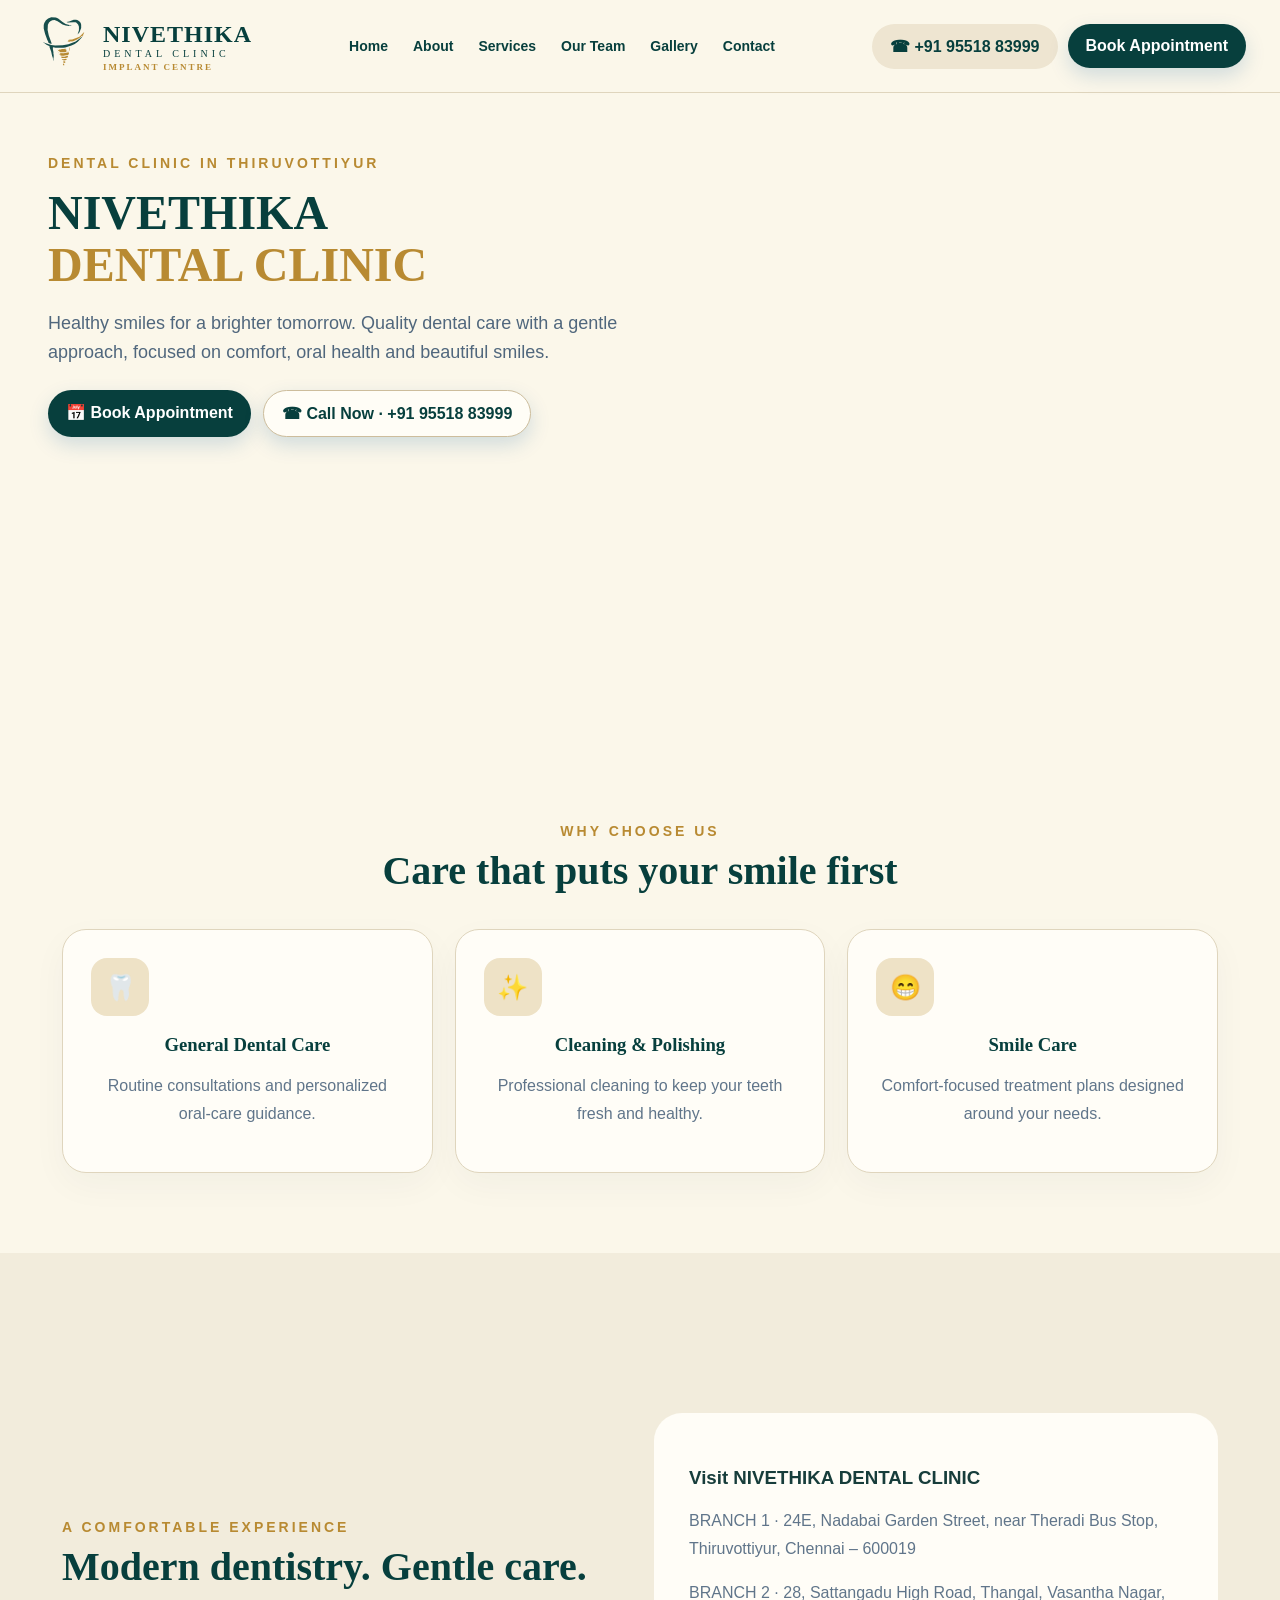
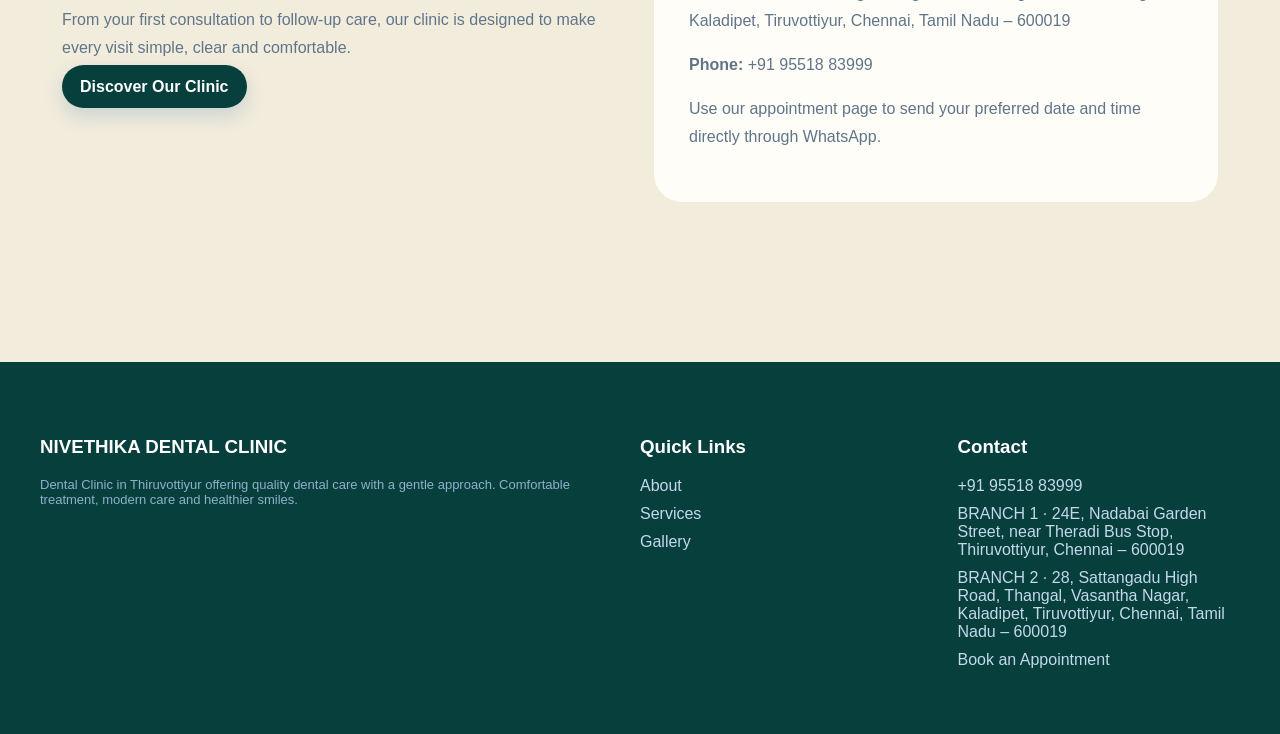
==== commit 9de0c060: "Remove 2.O from homepage visit heading" ====
--- a/index.html
+++ b/index.html
@@ -1 +1 @@
-<!doctype html><html><head><meta charset="utf-8"><meta name="viewport" content="width=device-width,initial-scale=1"><title>Dental Clinic in Thiruvottiyur – Nivethika Dental Clinic</title><link rel="stylesheet" href="/styles.css"></head><body><div id="header"></div><main><section class="hero"><div class="heroVisual" aria-label="Nivethika Dental Clinic in Thiruvottiyur"><div class="heroVisualImg heroVisualImgOne"></div><div class="heroVisualImg heroVisualImgTwo"></div></div><div class="inner"><div class="eyebrow">DENTAL CLINIC IN THIRUVOTTIYUR</div><h1>NIVETHIKA<br><span>DENTAL CLINIC</span></h1><p class="lead">Healthy smiles for a brighter tomorrow. Quality dental care with a gentle approach, focused on comfort, oral health and beautiful smiles.</p><div class="ctas"><a class="btn" href="/appointment/">📅 Book Appointment</a><a class="btn outline" href="tel:+919551883999">☎ Call Now · +91 95518 83999</a></div></div></section><section class="section center"><div class="eyebrow">WHY CHOOSE US</div><h2>Care that puts your smile first</h2><div class="cards"><div class="card"><div class="icon">🦷</div><h3>General Dental Care</h3><p>Routine consultations and personalized oral-care guidance.</p></div><div class="card"><div class="icon">✨</div><h3>Cleaning & Polishing</h3><p>Professional cleaning to keep your teeth fresh and healthy.</p></div><div class="card"><div class="icon">😁</div><h3>Smile Care</h3><p>Comfort-focused treatment plans designed around your needs.</p></div></div></section><section class="section alt"><div class="section"><div class="grid2"><div><div class="eyebrow">A COMFORTABLE EXPERIENCE</div><h2>Modern dentistry. Gentle care.</h2><p>From your first consultation to follow-up care, our clinic is designed to make every visit simple, clear and comfortable.</p><a class="btn" href="/about/">Discover Our Clinic</a></div><div class="feature"><h3>Visit NIVETHIKA 2.O DENTAL CLINIC</h3><p>BRANCH 1 · 24E, Nadabai Garden Street, near Theradi Bus Stop, Thiruvottiyur, Chennai – 600019</p><p>BRANCH 2 · 28, Sattangadu High Road, Thangal, Vasantha Nagar, Kaladipet, Tiruvottiyur, Chennai, Tamil Nadu – 600019</p><p><strong>Phone:</strong> +91 95518 83999</p><p>Use our appointment page to send your preferred date and time directly through WhatsApp.</p></div></div></div></section></main><div id="footer"></div><script>Promise.all([fetch('/header.html').then(r=>r.text()),fetch('/footer.html').then(r=>r.text())]).then(([h,f])=>{header.innerHTML=h;footer.innerHTML=f})</script></body></html>+<!doctype html><html><head><meta charset="utf-8"><meta name="viewport" content="width=device-width,initial-scale=1"><title>Dental Clinic in Thiruvottiyur – Nivethika Dental Clinic</title><link rel="stylesheet" href="/styles.css"></head><body><div id="header"></div><main><section class="hero"><div class="heroVisual" aria-label="Nivethika Dental Clinic in Thiruvottiyur"><div class="heroVisualImg heroVisualImgOne"></div><div class="heroVisualImg heroVisualImgTwo"></div></div><div class="inner"><div class="eyebrow">DENTAL CLINIC IN THIRUVOTTIYUR</div><h1>NIVETHIKA<br><span>DENTAL CLINIC</span></h1><p class="lead">Healthy smiles for a brighter tomorrow. Quality dental care with a gentle approach, focused on comfort, oral health and beautiful smiles.</p><div class="ctas"><a class="btn" href="/appointment/">📅 Book Appointment</a><a class="btn outline" href="tel:+919551883999">☎ Call Now · +91 95518 83999</a></div></div></section><section class="section center"><div class="eyebrow">WHY CHOOSE US</div><h2>Care that puts your smile first</h2><div class="cards"><div class="card"><div class="icon">🦷</div><h3>General Dental Care</h3><p>Routine consultations and personalized oral-care guidance.</p></div><div class="card"><div class="icon">✨</div><h3>Cleaning & Polishing</h3><p>Professional cleaning to keep your teeth fresh and healthy.</p></div><div class="card"><div class="icon">😁</div><h3>Smile Care</h3><p>Comfort-focused treatment plans designed around your needs.</p></div></div></section><section class="section alt"><div class="section"><div class="grid2"><div><div class="eyebrow">A COMFORTABLE EXPERIENCE</div><h2>Modern dentistry. Gentle care.</h2><p>From your first consultation to follow-up care, our clinic is designed to make every visit simple, clear and comfortable.</p><a class="btn" href="/about/">Discover Our Clinic</a></div><div class="feature"><h3>Visit NIVETHIKA DENTAL CLINIC</h3><p>BRANCH 1 · 24E, Nadabai Garden Street, near Theradi Bus Stop, Thiruvottiyur, Chennai – 600019</p><p>BRANCH 2 · 28, Sattangadu High Road, Thangal, Vasantha Nagar, Kaladipet, Tiruvottiyur, Chennai, Tamil Nadu – 600019</p><p><strong>Phone:</strong> +91 95518 83999</p><p>Use our appointment page to send your preferred date and time directly through WhatsApp.</p></div></div></div></section></main><div id="footer"></div><script>Promise.all([fetch('/header.html').then(r=>r.text()),fetch('/footer.html').then(r=>r.text())]).then(([h,f])=>{header.innerHTML=h;footer.innerHTML=f})</script></body></html>
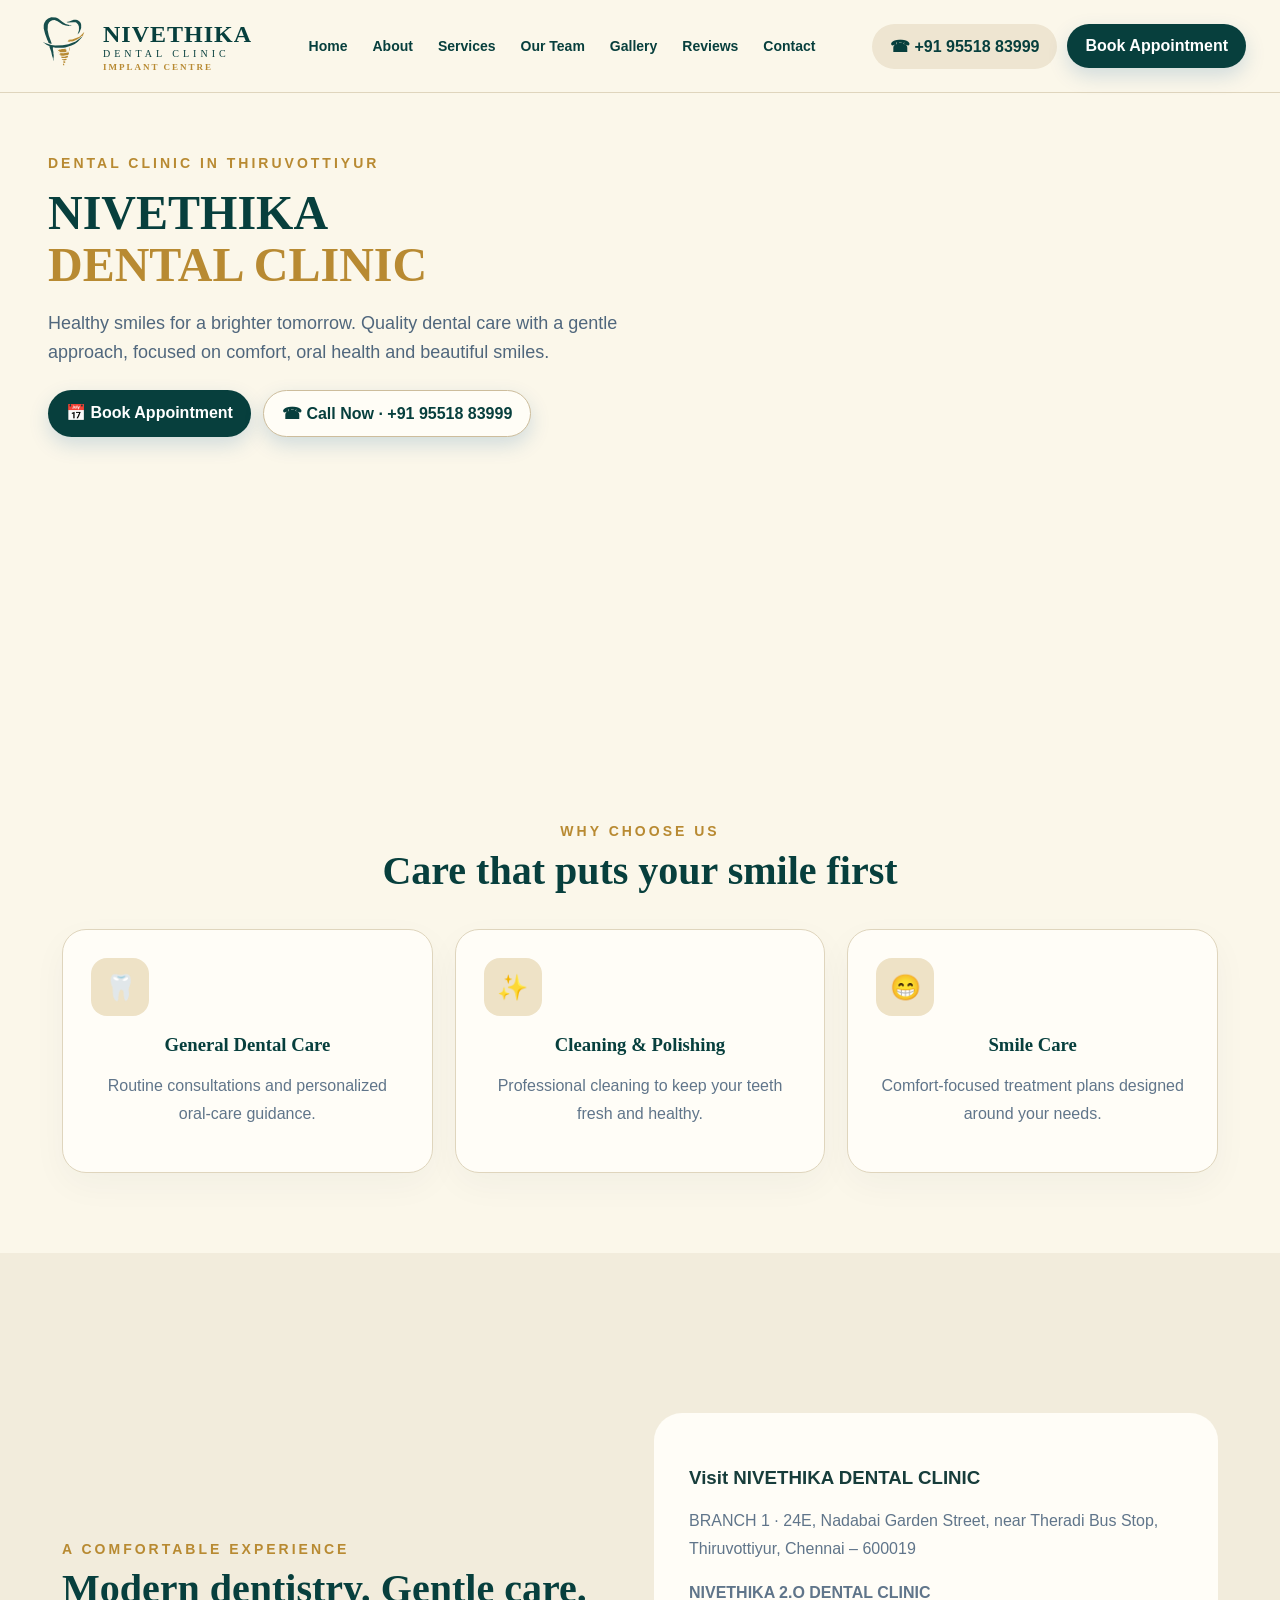
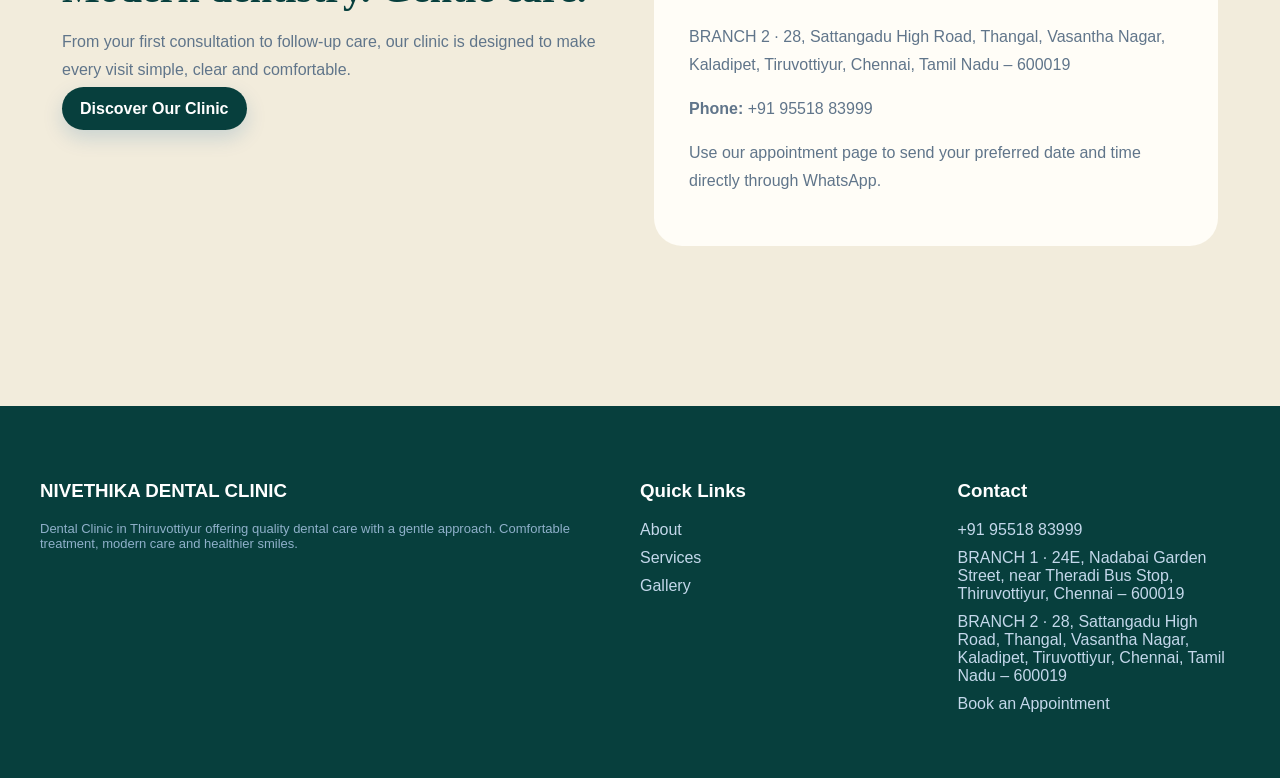
==== commit bb33e27d: "Add Branch 2 clinic name to Visit section" ====
--- a/index.html
+++ b/index.html
@@ -1 +1 @@
-<!doctype html><html><head><meta charset="utf-8"><meta name="viewport" content="width=device-width,initial-scale=1"><title>Dental Clinic in Thiruvottiyur – Nivethika Dental Clinic</title><link rel="stylesheet" href="/styles.css"></head><body><div id="header"></div><main><section class="hero"><div class="heroVisual" aria-label="Nivethika Dental Clinic in Thiruvottiyur"><div class="heroVisualImg heroVisualImgOne"></div><div class="heroVisualImg heroVisualImgTwo"></div></div><div class="inner"><div class="eyebrow">DENTAL CLINIC IN THIRUVOTTIYUR</div><h1>NIVETHIKA<br><span>DENTAL CLINIC</span></h1><p class="lead">Healthy smiles for a brighter tomorrow. Quality dental care with a gentle approach, focused on comfort, oral health and beautiful smiles.</p><div class="ctas"><a class="btn" href="/appointment/">📅 Book Appointment</a><a class="btn outline" href="tel:+919551883999">☎ Call Now · +91 95518 83999</a></div></div></section><section class="section center"><div class="eyebrow">WHY CHOOSE US</div><h2>Care that puts your smile first</h2><div class="cards"><div class="card"><div class="icon">🦷</div><h3>General Dental Care</h3><p>Routine consultations and personalized oral-care guidance.</p></div><div class="card"><div class="icon">✨</div><h3>Cleaning & Polishing</h3><p>Professional cleaning to keep your teeth fresh and healthy.</p></div><div class="card"><div class="icon">😁</div><h3>Smile Care</h3><p>Comfort-focused treatment plans designed around your needs.</p></div></div></section><section class="section alt"><div class="section"><div class="grid2"><div><div class="eyebrow">A COMFORTABLE EXPERIENCE</div><h2>Modern dentistry. Gentle care.</h2><p>From your first consultation to follow-up care, our clinic is designed to make every visit simple, clear and comfortable.</p><a class="btn" href="/about/">Discover Our Clinic</a></div><div class="feature"><h3>Visit NIVETHIKA DENTAL CLINIC</h3><p>BRANCH 1 · 24E, Nadabai Garden Street, near Theradi Bus Stop, Thiruvottiyur, Chennai – 600019</p><p>BRANCH 2 · 28, Sattangadu High Road, Thangal, Vasantha Nagar, Kaladipet, Tiruvottiyur, Chennai, Tamil Nadu – 600019</p><p><strong>Phone:</strong> +91 95518 83999</p><p>Use our appointment page to send your preferred date and time directly through WhatsApp.</p></div></div></div></section></main><div id="footer"></div><script>Promise.all([fetch('/header.html').then(r=>r.text()),fetch('/footer.html').then(r=>r.text())]).then(([h,f])=>{header.innerHTML=h;footer.innerHTML=f})</script></body></html>+<!doctype html><html><head><meta charset="utf-8"><meta name="viewport" content="width=device-width,initial-scale=1"><title>Dental Clinic in Thiruvottiyur – Nivethika Dental Clinic</title><link rel="stylesheet" href="/styles.css"></head><body><div id="header"></div><main><section class="hero"><div class="heroVisual" aria-label="Nivethika Dental Clinic in Thiruvottiyur"><div class="heroVisualImg heroVisualImgOne"></div><div class="heroVisualImg heroVisualImgTwo"></div></div><div class="inner"><div class="eyebrow">DENTAL CLINIC IN THIRUVOTTIYUR</div><h1>NIVETHIKA<br><span>DENTAL CLINIC</span></h1><p class="lead">Healthy smiles for a brighter tomorrow. Quality dental care with a gentle approach, focused on comfort, oral health and beautiful smiles.</p><div class="ctas"><a class="btn" href="/appointment/">📅 Book Appointment</a><a class="btn outline" href="tel:+919551883999">☎ Call Now · +91 95518 83999</a></div></div></section><section class="section center"><div class="eyebrow">WHY CHOOSE US</div><h2>Care that puts your smile first</h2><div class="cards"><div class="card"><div class="icon">🦷</div><h3>General Dental Care</h3><p>Routine consultations and personalized oral-care guidance.</p></div><div class="card"><div class="icon">✨</div><h3>Cleaning & Polishing</h3><p>Professional cleaning to keep your teeth fresh and healthy.</p></div><div class="card"><div class="icon">😁</div><h3>Smile Care</h3><p>Comfort-focused treatment plans designed around your needs.</p></div></div></section><section class="section alt"><div class="section"><div class="grid2"><div><div class="eyebrow">A COMFORTABLE EXPERIENCE</div><h2>Modern dentistry. Gentle care.</h2><p>From your first consultation to follow-up care, our clinic is designed to make every visit simple, clear and comfortable.</p><a class="btn" href="/about/">Discover Our Clinic</a></div><div class="feature"><h3>Visit NIVETHIKA DENTAL CLINIC</h3><p>BRANCH 1 · 24E, Nadabai Garden Street, near Theradi Bus Stop, Thiruvottiyur, Chennai – 600019</p><p><strong>NIVETHIKA 2.O DENTAL CLINIC</strong></p><p>BRANCH 2 · 28, Sattangadu High Road, Thangal, Vasantha Nagar, Kaladipet, Tiruvottiyur, Chennai, Tamil Nadu – 600019</p><p><strong>Phone:</strong> +91 95518 83999</p><p>Use our appointment page to send your preferred date and time directly through WhatsApp.</p></div></div></div></section></main><div id="footer"></div><script>Promise.all([fetch('/header.html').then(r=>r.text()),fetch('/footer.html').then(r=>r.text())]).then(([h,f])=>{header.innerHTML=h;footer.innerHTML=f})</script></body></html>
--- a/styles.css
+++ b/styles.css
@@ -34,3 +34,169 @@
 /* LOCATION MAPS */
 .clinicLocations{display:grid;grid-template-columns:1fr 1fr;gap:24px}.locationCard{padding:24px;border:1px solid #dfd5bd;border-radius:24px;background:#fffdf7;box-shadow:0 12px 35px #17324d0a}.locationHead{display:flex;align-items:center;justify-content:space-between;gap:16px}.locationHead h2{font-size:25px;margin:6px 0 8px}.locationCard>p{margin:0 0 18px;font-size:14px}.mapFrame{display:block;width:100%;height:330px;border:0;border-radius:18px}.contactBottom{display:grid;grid-template-columns:1fr 1fr;gap:24px;margin-top:24px}.contactBottom .card{margin:0}
 @media(max-width:850px){.clinicLocations,.contactBottom{grid-template-columns:1fr}.locationHead{align-items:flex-start;flex-direction:column}.mapFrame{height:300px}}
+
+/* REVIEWS */
+.reviewIntro{display:flex;align-items:end;justify-content:space-between;gap:28px;margin-bottom:30px}.reviewIntro h2,.reviewBuilder h2{margin-bottom:10px}.reviewGrid{display:grid;grid-template-columns:repeat(4,1fr);gap:18px}.reviewCard{padding:26px;border:1px solid #dfd5bd;border-radius:22px;background:#fffdf7;box-shadow:0 12px 30px #17324d0a}.reviewCard .stars{color:#b88a32;letter-spacing:2px;font-size:18px;margin-bottom:16px}.reviewCard p{font-family:Cinzel,serif;color:#073f3d;font-size:18px;line-height:1.55;min-height:84px}.reviewCard strong{display:block;color:#073f3d;margin-top:18px}.reviewCard small{display:block;color:#60758a;margin-top:6px}.reviewSource{margin-top:24px;padding:22px;border:1px solid #dfd5bd;border-radius:20px;background:#f5efdf}.sourceLinks{display:flex;gap:10px;flex-wrap:wrap}.reviewBuilder{max-width:1050px;margin:auto;display:grid;grid-template-columns:1fr 1fr;gap:30px;align-items:start}.reviewForm{display:grid;gap:12px}.reviewForm input,.reviewForm textarea,.reviewForm select{width:100%;padding:15px;border:1px solid #cdbd9c;border-radius:14px;background:#fffdf7;font:inherit}.reviewForm textarea{min-height:140px;resize:vertical}.reviewForm small{color:#60758a;line-height:1.5}@media(max-width:1000px){.reviewGrid{grid-template-columns:repeat(2,1fr)}}@media(max-width:850px){.reviewIntro,.reviewBuilder{grid-template-columns:1fr;display:grid}.reviewGrid{grid-template-columns:1fr}.reviewCard p{min-height:auto}.sourceLinks{flex-direction:column}.sourceLinks .btn{width:100%;text-align:center}}
+
+/* MOBILE SIDE MENU */
+.mobileMenuToggle{position:absolute;opacity:0;pointer-events:none;width:1px;height:1px}
+.mobileMenuButton,.mobileMenu,.mobileMenuOverlay{display:none}
+
+@media(max-width:850px){
+  .navin{padding:10px 16px;min-height:72px}
+  .mobile{display:none!important}
+  .mobileMenuButton{
+    display:flex;
+    width:48px;
+    height:48px;
+    flex:0 0 48px;
+    margin-left:auto;
+    border-radius:10px;
+    background:#073f3d;
+    border:1px solid #073f3d;
+    align-items:center;
+    justify-content:center;
+    flex-direction:column;
+    gap:5px;
+    cursor:pointer;
+    box-shadow:0 6px 18px #073f3d2b;
+    position:relative;
+    z-index:1002;
+  }
+  .mobileMenuButton span{
+    display:block;
+    width:25px;
+    height:3px;
+    border-radius:2px;
+    background:#fff;
+  }
+  .mobileMenu{
+    display:block;
+    position:fixed;
+    top:0;
+    right:0;
+    width:min(88vw,360px);
+    height:100dvh;
+    padding:24px 20px 28px;
+    background:#fbf7ea;
+    border-left:1px solid #dfd5bd;
+    box-shadow:-18px 0 45px #073f3d2b;
+    transform:translateX(105%);
+    transition:transform .28s ease;
+    z-index:1001;
+    overflow-y:auto;
+  }
+  .mobileMenuTop{
+    display:flex;
+    align-items:center;
+    justify-content:space-between;
+    gap:16px;
+    padding:6px 2px 22px;
+    border-bottom:1px solid #dfd5bd;
+  }
+  .mobileMenuTop strong{
+    display:block;
+    font-family:Cinzel,serif;
+    font-size:21px;
+    letter-spacing:1px;
+    color:#073f3d;
+  }
+  .mobileMenuTop small{
+    display:block;
+    margin-top:3px;
+    font-family:Cinzel,serif;
+    font-size:9px;
+    letter-spacing:3px;
+    color:#b88a32;
+  }
+  .mobileMenuClose{
+    width:42px;
+    height:42px;
+    border:1px solid #cdbd9c;
+    border-radius:10px;
+    display:grid;
+    place-items:center;
+    font-size:30px;
+    line-height:1;
+    color:#073f3d;
+    cursor:pointer;
+  }
+  .mobileMenuLinks{
+    display:grid;
+    gap:9px;
+    padding:22px 0 18px;
+  }
+  .mobileMenuLinks a{
+    display:flex;
+    align-items:center;
+    min-height:52px;
+    padding:14px 16px;
+    border:1px solid #dfd5bd;
+    border-radius:12px;
+    background:#fffdf7;
+    color:#073f3d;
+    font-size:15px;
+    font-weight:800;
+    transition:background .2s ease,transform .2s ease,border-color .2s ease;
+  }
+  .mobileMenuLinks a:active{
+    background:#eee5d1;
+    border-color:#b88a32;
+    transform:scale(.98);
+  }
+  .mobileMenuAppointment{
+    display:flex;
+    align-items:center;
+    justify-content:center;
+    min-height:52px;
+    padding:14px 16px;
+    border-radius:12px;
+    background:#073f3d;
+    color:#fff;
+    font-weight:800;
+    text-align:center;
+    box-shadow:0 8px 20px #073f3d2b;
+  }
+  .mobileMenuPhone{
+    display:block;
+    margin-top:10px;
+    padding:13px 14px;
+    border:1px solid #cdbd9c;
+    border-radius:12px;
+    color:#073f3d;
+    font-weight:800;
+    text-align:center;
+    background:#fffdf7;
+  }
+  .mobileMenuOverlay{
+    position:fixed;
+    inset:0;
+    display:block;
+    background:#073f3d80;
+    opacity:0;
+    visibility:hidden;
+    transition:opacity .25s ease,visibility .25s ease;
+    z-index:1000;
+  }
+  .mobileMenuToggle:checked ~ .mobileMenu{
+    transform:translateX(0);
+  }
+  .mobileMenuToggle:checked ~ .mobileMenuOverlay{
+    opacity:1;
+    visibility:visible;
+  }
+  body{
+    overflow-x:hidden;
+  }
+  .mobileMenu{
+    visibility:hidden;
+    transform:translate3d(110%,0,0);
+  }
+  .mobileMenuToggle:checked ~ .mobileMenu{
+    visibility:visible;
+    transform:translate3d(0,0,0);
+  }
+  body:has(.mobileMenuToggle:checked){
+    overflow:hidden;
+  }
+}
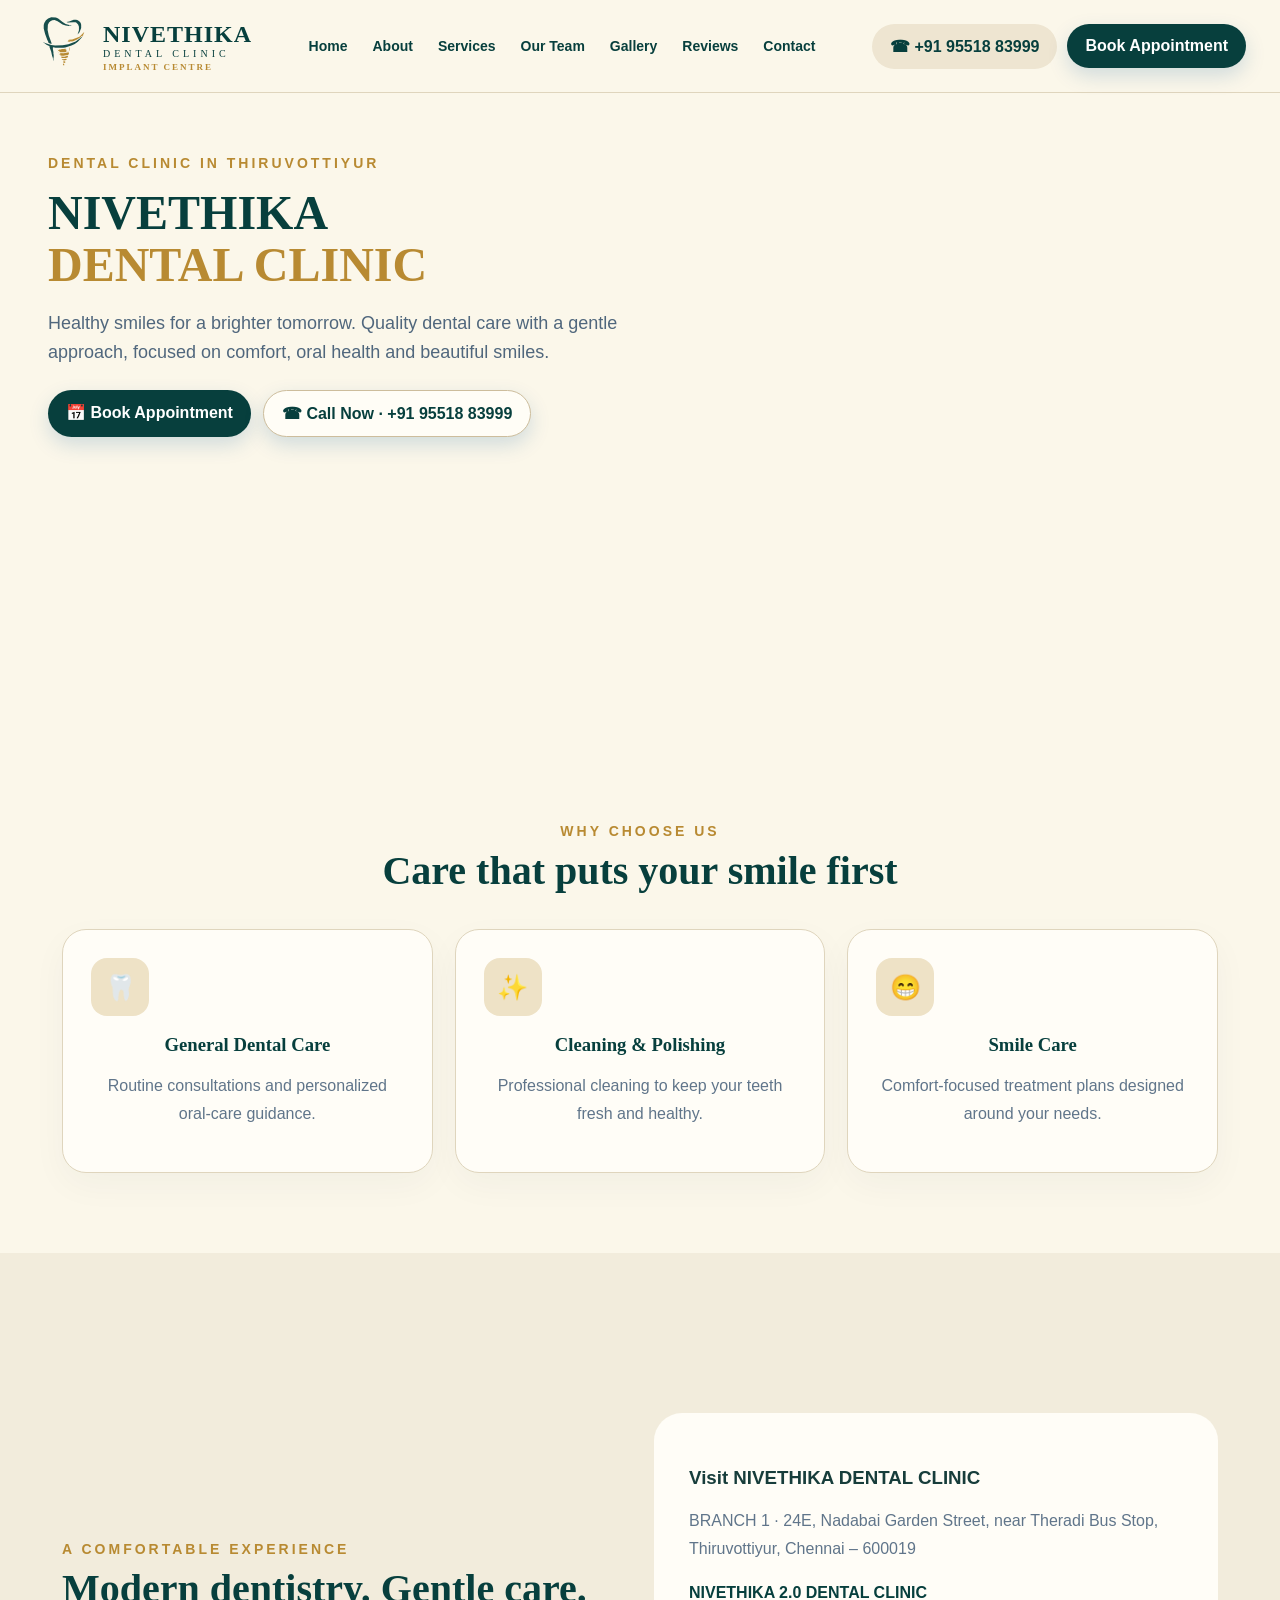
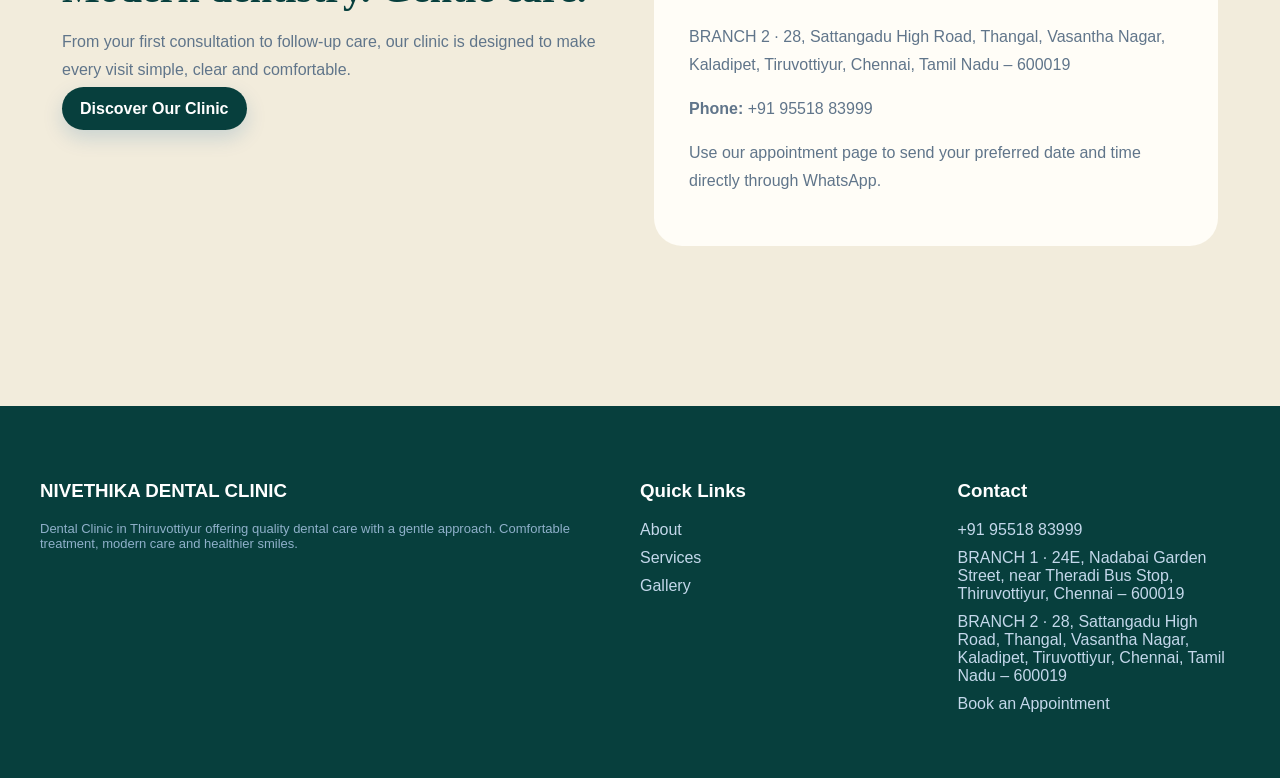
==== commit 3f7eb1c2: "Correct 2.O to 2.0 branding" ====
--- a/index.html
+++ b/index.html
@@ -1 +1 @@
-<!doctype html><html><head><meta charset="utf-8"><meta name="viewport" content="width=device-width,initial-scale=1"><title>Dental Clinic in Thiruvottiyur – Nivethika Dental Clinic</title><link rel="stylesheet" href="/styles.css"></head><body><div id="header"></div><main><section class="hero"><div class="heroVisual" aria-label="Nivethika Dental Clinic in Thiruvottiyur"><div class="heroVisualImg heroVisualImgOne"></div><div class="heroVisualImg heroVisualImgTwo"></div></div><div class="inner"><div class="eyebrow">DENTAL CLINIC IN THIRUVOTTIYUR</div><h1>NIVETHIKA<br><span>DENTAL CLINIC</span></h1><p class="lead">Healthy smiles for a brighter tomorrow. Quality dental care with a gentle approach, focused on comfort, oral health and beautiful smiles.</p><div class="ctas"><a class="btn" href="/appointment/">📅 Book Appointment</a><a class="btn outline" href="tel:+919551883999">☎ Call Now · +91 95518 83999</a></div></div></section><section class="section center"><div class="eyebrow">WHY CHOOSE US</div><h2>Care that puts your smile first</h2><div class="cards"><div class="card"><div class="icon">🦷</div><h3>General Dental Care</h3><p>Routine consultations and personalized oral-care guidance.</p></div><div class="card"><div class="icon">✨</div><h3>Cleaning & Polishing</h3><p>Professional cleaning to keep your teeth fresh and healthy.</p></div><div class="card"><div class="icon">😁</div><h3>Smile Care</h3><p>Comfort-focused treatment plans designed around your needs.</p></div></div></section><section class="section alt"><div class="section"><div class="grid2"><div><div class="eyebrow">A COMFORTABLE EXPERIENCE</div><h2>Modern dentistry. Gentle care.</h2><p>From your first consultation to follow-up care, our clinic is designed to make every visit simple, clear and comfortable.</p><a class="btn" href="/about/">Discover Our Clinic</a></div><div class="feature"><h3>Visit NIVETHIKA DENTAL CLINIC</h3><p>BRANCH 1 · 24E, Nadabai Garden Street, near Theradi Bus Stop, Thiruvottiyur, Chennai – 600019</p><p><strong>NIVETHIKA 2.O DENTAL CLINIC</strong></p><p>BRANCH 2 · 28, Sattangadu High Road, Thangal, Vasantha Nagar, Kaladipet, Tiruvottiyur, Chennai, Tamil Nadu – 600019</p><p><strong>Phone:</strong> +91 95518 83999</p><p>Use our appointment page to send your preferred date and time directly through WhatsApp.</p></div></div></div></section></main><div id="footer"></div><script>Promise.all([fetch('/header.html').then(r=>r.text()),fetch('/footer.html').then(r=>r.text())]).then(([h,f])=>{header.innerHTML=h;footer.innerHTML=f})</script></body></html>+<!doctype html><html><head><meta charset="utf-8"><meta name="viewport" content="width=device-width,initial-scale=1"><title>Dental Clinic in Thiruvottiyur – Nivethika Dental Clinic</title><link rel="stylesheet" href="/styles.css"></head><body><div id="header"></div><main><section class="hero"><div class="heroVisual" aria-label="Nivethika Dental Clinic in Thiruvottiyur"><div class="heroVisualImg heroVisualImgOne"></div><div class="heroVisualImg heroVisualImgTwo"></div></div><div class="inner"><div class="eyebrow">DENTAL CLINIC IN THIRUVOTTIYUR</div><h1>NIVETHIKA<br><span>DENTAL CLINIC</span></h1><p class="lead">Healthy smiles for a brighter tomorrow. Quality dental care with a gentle approach, focused on comfort, oral health and beautiful smiles.</p><div class="ctas"><a class="btn" href="/appointment/">📅 Book Appointment</a><a class="btn outline" href="tel:+919551883999">☎ Call Now · +91 95518 83999</a></div></div></section><section class="section center"><div class="eyebrow">WHY CHOOSE US</div><h2>Care that puts your smile first</h2><div class="cards"><div class="card"><div class="icon">🦷</div><h3>General Dental Care</h3><p>Routine consultations and personalized oral-care guidance.</p></div><div class="card"><div class="icon">✨</div><h3>Cleaning & Polishing</h3><p>Professional cleaning to keep your teeth fresh and healthy.</p></div><div class="card"><div class="icon">😁</div><h3>Smile Care</h3><p>Comfort-focused treatment plans designed around your needs.</p></div></div></section><section class="section alt"><div class="section"><div class="grid2"><div><div class="eyebrow">A COMFORTABLE EXPERIENCE</div><h2>Modern dentistry. Gentle care.</h2><p>From your first consultation to follow-up care, our clinic is designed to make every visit simple, clear and comfortable.</p><a class="btn" href="/about/">Discover Our Clinic</a></div><div class="feature"><h3>Visit NIVETHIKA DENTAL CLINIC</h3><p>BRANCH 1 · 24E, Nadabai Garden Street, near Theradi Bus Stop, Thiruvottiyur, Chennai – 600019</p><p class="branch2ClinicName"><strong>NIVETHIKA 2.0 DENTAL CLINIC</strong></p><p>BRANCH 2 · 28, Sattangadu High Road, Thangal, Vasantha Nagar, Kaladipet, Tiruvottiyur, Chennai, Tamil Nadu – 600019</p><p><strong>Phone:</strong> +91 95518 83999</p><p>Use our appointment page to send your preferred date and time directly through WhatsApp.</p></div></div></div></section></main><div id="footer"></div><script>Promise.all([fetch('/header.html').then(r=>r.text()),fetch('/footer.html').then(r=>r.text())]).then(([h,f])=>{header.innerHTML=h;footer.innerHTML=f})</script></body></html>
--- a/styles.css
+++ b/styles.css
@@ -200,3 +200,5 @@
     overflow:hidden;
   }
 }
+
+.branch2ClinicName{color:#073f3d;margin-bottom:8px}.branch2ClinicName strong{color:#073f3d}
